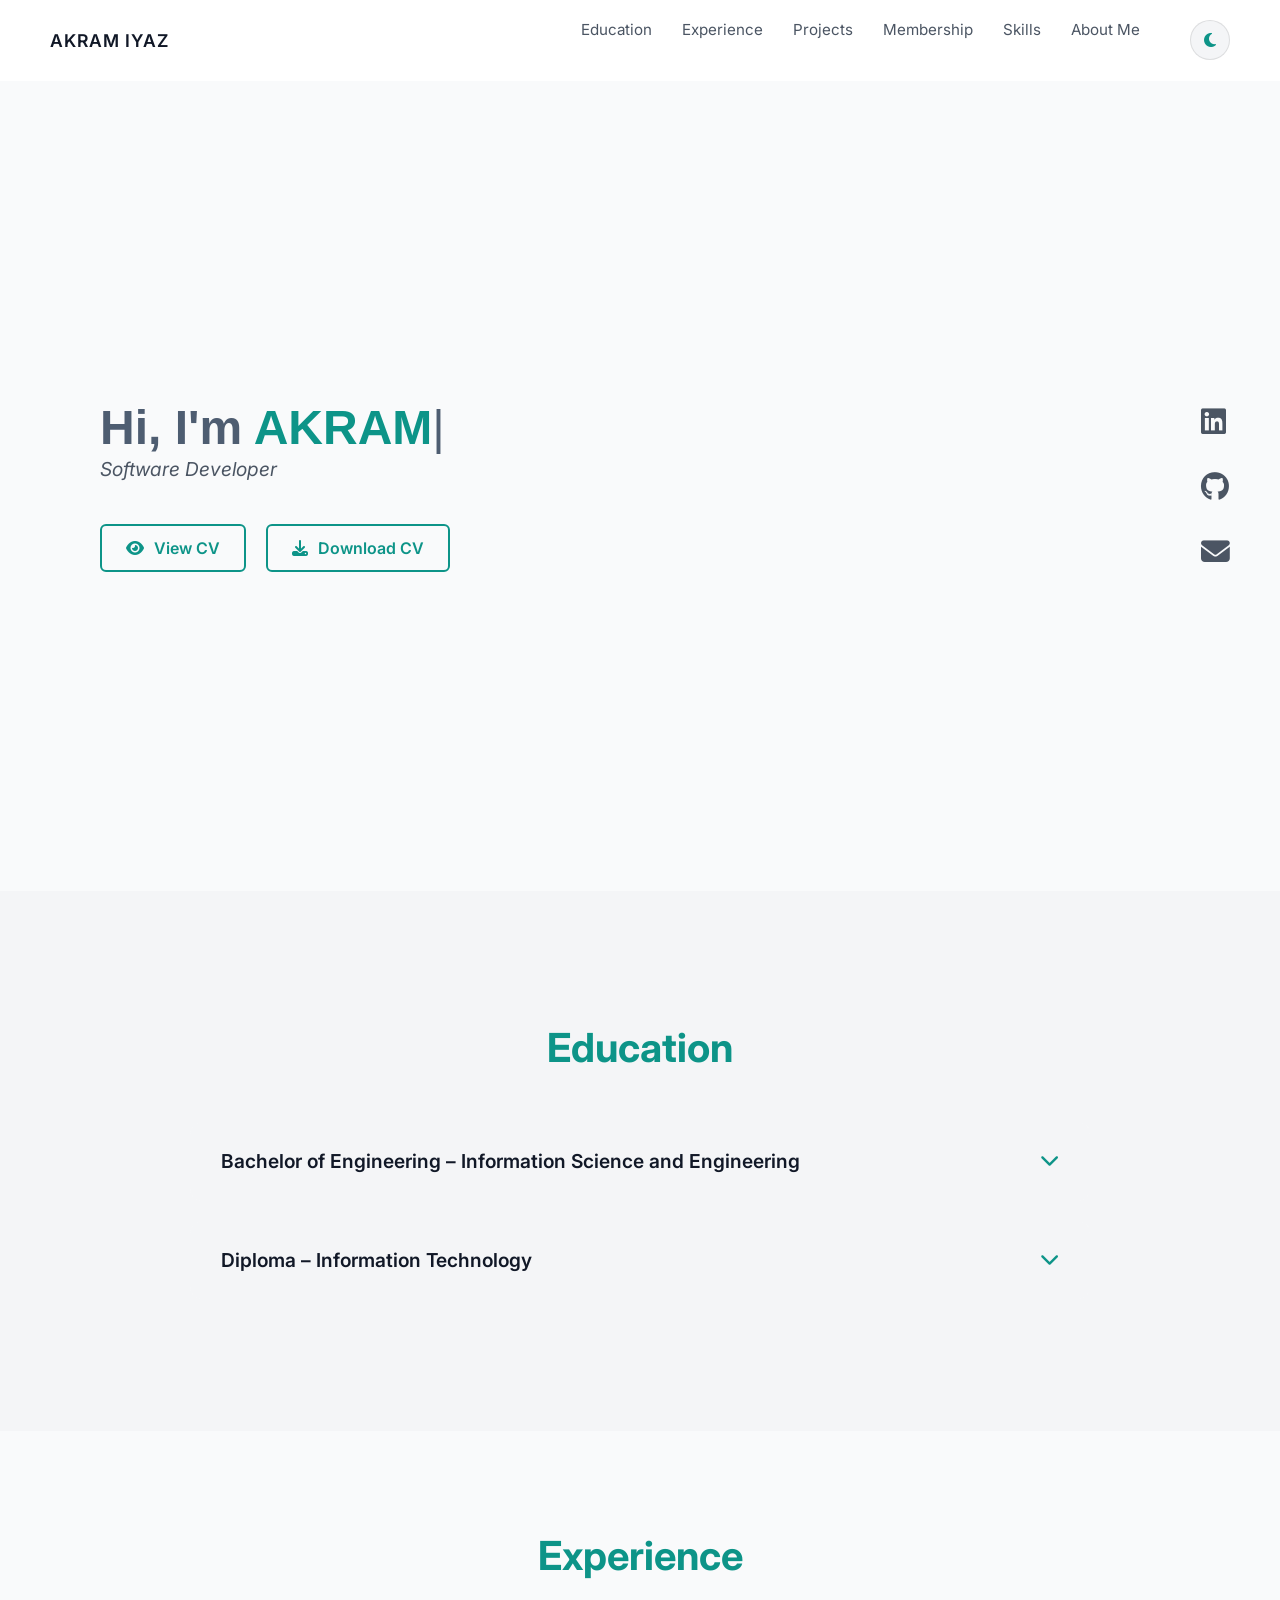
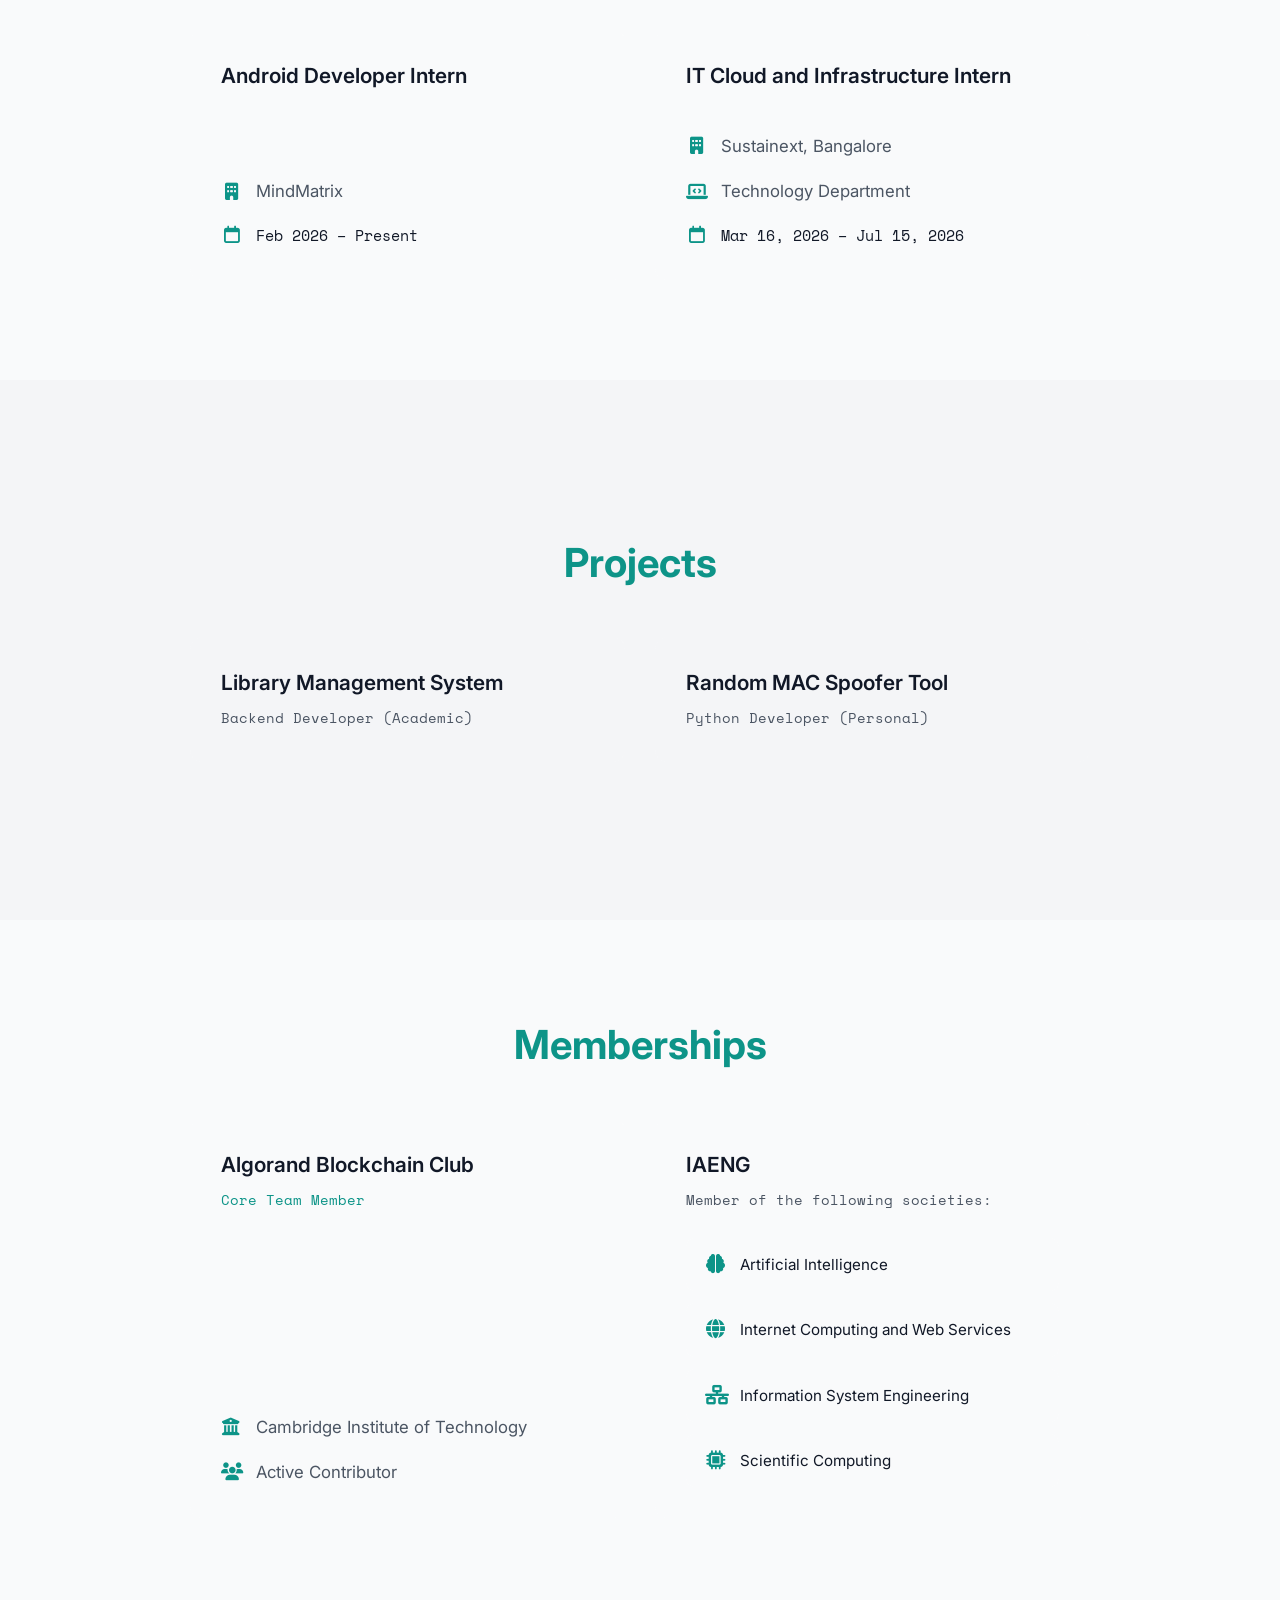
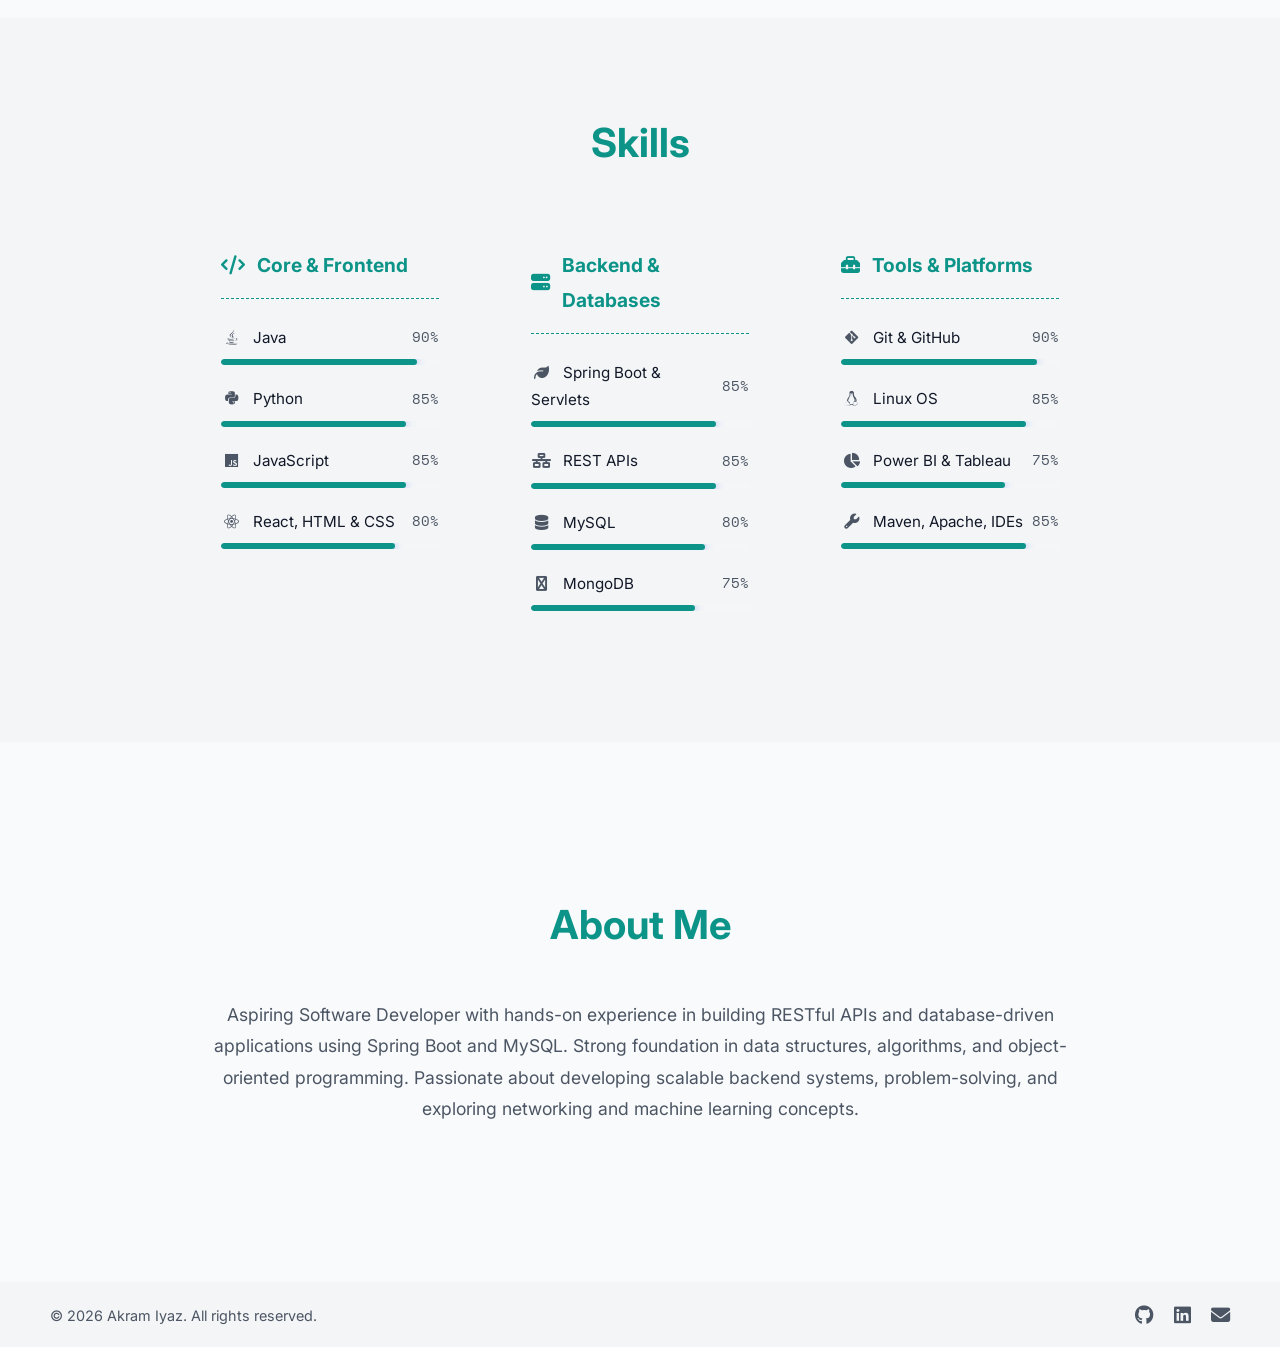
==== index.html @ fdbe35ad "Initial portfolio upload" ====
<!DOCTYPE html>
<html lang="en">

<head>
    <meta charset="UTF-8">
    <meta name="viewport" content="width=device-width, initial-scale=1.0">
    <title>Akram Iyaz - Portfolio</title>
    <link rel="stylesheet" href="https://cdnjs.cloudflare.com/ajax/libs/font-awesome/6.4.0/css/all.min.css">
    <link href="https://fonts.googleapis.com/css2?family=Inter:wght@300;400;600;800&family=Space+Mono&display=swap"
        rel="stylesheet">
    <link rel="stylesheet" href="style.css">
</head>

<body>

    <header>
        <div class="logo-container">
            AKRAM IYAZ
        </div>
        <nav>
            <a href="#education">Education</a>
            <a href="#experience">Experience</a>
            <a href="#projects">Projects</a>
            <a href="#membership">Membership</a>
            <a href="#skills">Skills</a>
            <a href="#about">About Me</a>
            <button id="theme-toggle" class="theme-btn">
                <i class="fa-solid fa-moon"></i>
            </button>
        </nav>
    </header>

    <main>
        <section class="hero-section">
            <div class="hero-content">
                <h1 class="typed-hero-text">Hi, I'm <span id="typed-name"></span><span class="cursor">|</span></h1>
                <p class="job-title">Software Developer</p>

                <div class="buttons">
                    <a href="Akram_Iyaz_CV.pdf" target="_blank" rel="noopener noreferrer" class="btn btn-primary">
                        <i class="fa-solid fa-eye"></i> View CV
                    </a>

                    <a href="Akram_Iyaz_CV.pdf" download="Akram_Iyaz_Software_Developer_CV.pdf"
                        class="btn btn-secondary">
                        <i class="fa-solid fa-download"></i> Download CV
                    </a>
                </div>
            </div>



            <div class="social-links">
                <a href="https://www.linkedin.com/in/akrambhat/" target="_blank" rel="noopener noreferrer"><i
                        class="fa-brands fa-linkedin"></i></a>
                <a href="https://github.com/akrambhat"><i class="fa-brands fa-github"></i></a>
                <a href="mailto:bhatakram07@gmail.com"><i class="fa-solid fa-envelope"></i></a>
            </div>
        </section>

        <section id="education" class="content-section bg-alternate">
            <h2 class="section-heading">Education</h2>
            <div class="section-content edu-cards-container">

                <div class="edu-card" onclick="toggleCard(this)">
                    <div class="edu-card-header">
                        <h3>Bachelor of Engineering – Information Science and Engineering</h3>
                        <i class="fa-solid fa-chevron-down"></i>
                    </div>
                    <div class="edu-card-body">
                        <div class="edu-details">
                            <span><i class="fa-solid fa-building-columns"></i> Cambridge Institute of Technology</span>
                            <span><i class="fa-regular fa-calendar"></i> <span class="highlight">2022 –
                                    2026</span></span>
                            <span><i class="fa-solid fa-graduation-cap"></i> <span class="highlight">CGPA:
                                    7.5</span></span>
                        </div>
                    </div>
                </div>

                <div class="edu-card" onclick="toggleCard(this)">
                    <div class="edu-card-header">
                        <h3>Diploma – Information Technology</h3>
                        <i class="fa-solid fa-chevron-down"></i>
                    </div>
                    <div class="edu-card-body">
                        <div class="edu-details">
                            <span><i class="fa-solid fa-building-columns"></i> Kashmir Government Polytechnic</span>
                            <span><i class="fa-regular fa-calendar"></i> <span class="highlight">2020 –
                                    2023</span></span>
                            <span><i class="fa-solid fa-graduation-cap"></i> <span
                                    class="highlight">78.88%</span></span>
                        </div>
                    </div>
                </div>

            </div>
        </section>

        <section id="experience" class="content-section">
            <h2 class="section-heading">Experience</h2>
            <div class="section-content exp-cards-container">

                <div class="exp-card">
                    <div class="exp-card-header">
                        <h3>Android Developer Intern</h3>
                    </div>
                    <div class="exp-details">
                        <span><i class="fa-solid fa-building"></i> MindMatrix</span>
                        <span><i class="fa-regular fa-calendar"></i> <span class="highlight">Feb 2026 –
                                Present</span></span>
                    </div>
                </div>

                <div class="exp-card">
                    <div class="exp-card-header">
                        <h3>IT Cloud and Infrastructure Intern</h3>
                    </div>
                    <div class="exp-details">
                        <span><i class="fa-solid fa-building"></i> Sustainext, Bangalore</span>
                        <span><i class="fa-solid fa-laptop-code"></i> Technology Department</span>
                        <span><i class="fa-regular fa-calendar"></i> <span class="highlight">Mar 16, 2026 – Jul 15,
                                2026</span></span>
                    </div>
                </div>

            </div>
        </section>

        <section id="projects" class="content-section bg-alternate">
            <h2 class="section-heading">Projects</h2>
            <div class="section-content exp-cards-container">

                <div class="project-grow-card">
                    <div class="project-top">
                        <h3>Library Management System</h3>
                        <div class="project-role">Backend Developer (Academic)</div>
                    </div>
                    <div class="project-bottom">
                        <ul class="project-list">
                            <li>Developed a full-featured library management system for college use.</li>
                            <li>Implemented book issue/return, inventory tracking, and user management.</li>
                            <li>Designed backend logic and database integration using Java & MySQL.</li>
                        </ul>
                        <div class="tech-stack">
                            <span><i class="fa-brands fa-java"></i> Java</span>
                            <span><i class="fa-solid fa-database"></i> MySQL</span>
                        </div>
                    </div>
                </div>

                <div class="project-grow-card">
                    <div class="project-top">
                        <h3>Random MAC Spoofer Tool</h3>
                        <div class="project-role">Python Developer (Personal)</div>
                    </div>
                    <div class="project-bottom">
                        <ul class="project-list">
                            <li>Built a Python-based tool to randomize MAC addresses.</li>
                            <li>Ensured compatibility with Linux-based systems.</li>
                            <li>Focused on networking concepts and system-level programming.</li>
                        </ul>
                        <div class="tech-stack">
                            <span><i class="fa-brands fa-python"></i> Python</span>
                            <span><i class="fa-brands fa-linux"></i> Linux</span>
                        </div>
                    </div>
                </div>

            </div>
        </section>

        <section id="membership" class="content-section">
            <h2 class="section-heading">Memberships</h2>
            <div class="section-content exp-cards-container">

                <div class="exp-card">
                    <div class="exp-card-header">
                        <h3>Algorand Blockchain Club</h3>
                        <div class="project-role" style="color: var(--accent-color);">Core Team Member</div>
                    </div>
                    <div class="exp-details">
                        <span><i class="fa-solid fa-building-columns"></i> Cambridge Institute of Technology</span>
                        <span><i class="fa-solid fa-users"></i> Active Contributor</span>
                    </div>
                </div>

                <div class="exp-card">
                    <div class="exp-card-header">
                        <h3>IAENG</h3>
                        <div class="project-role">Member of the following societies:</div>
                    </div>
                    <div class="exp-details" style="border-top: none; padding-top: 0;">
                        <div class="sub-cards-container">
                            <div class="sub-card">
                                <i class="fa-solid fa-brain"></i> Artificial Intelligence
                            </div>
                            <div class="sub-card">
                                <i class="fa-solid fa-globe"></i> Internet Computing and Web Services
                            </div>
                            <div class="sub-card">
                                <i class="fa-solid fa-network-wired"></i> Information System Engineering
                            </div>
                            <div class="sub-card">
                                <i class="fa-solid fa-microchip"></i> Scientific Computing
                            </div>
                        </div>
                    </div>
                </div>

            </div>
        </section>

        <section id="skills" class="content-section bg-alternate">
            <h2 class="section-heading">Skills</h2>
            <div class="section-content skills-container">

                <div class="skill-category">
                    <h3 class="category-title"><i class="fa-solid fa-code"></i> Core & Frontend</h3>
                    <div class="skill-list">
                        <div class="skill-item">
                            <div class="skill-info">
                                <span><i class="fa-brands fa-java"></i> Java</span>
                                <span class="skill-percentage">90%</span>
                            </div>
                            <div class="progress-bg">
                                <div class="progress-bar" style="width: 90%;"></div>
                            </div>
                        </div>
                        <div class="skill-item">
                            <div class="skill-info">
                                <span><i class="fa-brands fa-python"></i> Python</span>
                                <span class="skill-percentage">85%</span>
                            </div>
                            <div class="progress-bg">
                                <div class="progress-bar" style="width: 85%;"></div>
                            </div>
                        </div>
                        <div class="skill-item">
                            <div class="skill-info">
                                <span><i class="fa-brands fa-js"></i> JavaScript</span>
                                <span class="skill-percentage">85%</span>
                            </div>
                            <div class="progress-bg">
                                <div class="progress-bar" style="width: 85%;"></div>
                            </div>
                        </div>
                        <div class="skill-item">
                            <div class="skill-info">
                                <span><i class="fa-brands fa-react"></i> React, HTML & CSS</span>
                                <span class="skill-percentage">80%</span>
                            </div>
                            <div class="progress-bg">
                                <div class="progress-bar" style="width: 80%;"></div>
                            </div>
                        </div>
                    </div>
                </div>

                <div class="skill-category">
                    <h3 class="category-title"><i class="fa-solid fa-server"></i> Backend & Databases</h3>
                    <div class="skill-list">
                        <div class="skill-item">
                            <div class="skill-info">
                                <span><i class="fa-solid fa-leaf"></i> Spring Boot & Servlets</span>
                                <span class="skill-percentage">85%</span>
                            </div>
                            <div class="progress-bg">
                                <div class="progress-bar" style="width: 85%;"></div>
                            </div>
                        </div>
                        <div class="skill-item">
                            <div class="skill-info">
                                <span><i class="fa-solid fa-network-wired"></i> REST APIs</span>
                                <span class="skill-percentage">85%</span>
                            </div>
                            <div class="progress-bg">
                                <div class="progress-bar" style="width: 85%;"></div>
                            </div>
                        </div>
                        <div class="skill-item">
                            <div class="skill-info">
                                <span><i class="fa-solid fa-database"></i> MySQL</span>
                                <span class="skill-percentage">80%</span>
                            </div>
                            <div class="progress-bg">
                                <div class="progress-bar" style="width: 80%;"></div>
                            </div>
                        </div>
                        <div class="skill-item">
                            <div class="skill-info">
                                <span><i class="fa-solid fa-envira"></i> MongoDB</span>
                                <span class="skill-percentage">75%</span>
                            </div>
                            <div class="progress-bg">
                                <div class="progress-bar" style="width: 75%;"></div>
                            </div>
                        </div>
                    </div>
                </div>

                <div class="skill-category">
                    <h3 class="category-title"><i class="fa-solid fa-toolbox"></i> Tools & Platforms</h3>
                    <div class="skill-list">
                        <div class="skill-item">
                            <div class="skill-info">
                                <span><i class="fa-brands fa-git-alt"></i> Git & GitHub</span>
                                <span class="skill-percentage">90%</span>
                            </div>
                            <div class="progress-bg">
                                <div class="progress-bar" style="width: 90%;"></div>
                            </div>
                        </div>
                        <div class="skill-item">
                            <div class="skill-info">
                                <span><i class="fa-brands fa-linux"></i> Linux OS</span>
                                <span class="skill-percentage">85%</span>
                            </div>
                            <div class="progress-bg">
                                <div class="progress-bar" style="width: 85%;"></div>
                            </div>
                        </div>
                        <div class="skill-item">
                            <div class="skill-info">
                                <span><i class="fa-solid fa-chart-pie"></i> Power BI & Tableau</span>
                                <span class="skill-percentage">75%</span>
                            </div>
                            <div class="progress-bg">
                                <div class="progress-bar" style="width: 75%;"></div>
                            </div>
                        </div>
                        <div class="skill-item">
                            <div class="skill-info">
                                <span><i class="fa-solid fa-wrench"></i> Maven, Apache, IDEs</span>
                                <span class="skill-percentage">85%</span>
                            </div>
                            <div class="progress-bg">
                                <div class="progress-bar" style="width: 85%;"></div>
                            </div>
                        </div>
                    </div>
                </div>

            </div>
        </section>

        <section id="about" class="content-section">
            <h2 class="section-heading">About Me</h2>
            <div class="section-content text-center">
                <p>Aspiring Software Developer with hands-on experience in building RESTful APIs and database-driven
                    applications using Spring Boot and MySQL. Strong foundation in data structures, algorithms, and
                    object-oriented programming. Passionate about developing scalable backend systems, problem-solving,
                    and exploring networking and machine learning concepts.</p>
            </div>
        </section>
    </main>

    <footer>
        <p class="copyright">© 2026 Akram Iyaz. All rights reserved.</p>
        <div class="footer-social">
            <a href="https://github.com/akrambhat"><i class="fa-brands fa-github"></i></a>
            <a href="https://www.linkedin.com/in/akrambhat/" target="_blank" rel="noopener noreferrer"><i
                    class="fa-brands fa-linkedin"></i></a>
            <a href="mailto:bhatakram07@gmail.com"><i class="fa-solid fa-envelope"></i></a>
        </div>
    </footer>

    <script src="script.js"></script>
</body>

</html>
---- style.css ----
/* :root {
    --bg-color: #120b1c;
    --text-main: #ffffff;
    --text-muted: #a39eb5;
    --accent-color: #ff1c74;
    --nav-bg: #0f0917;
    --section-alt-bg: #0b0712;
    --font-main: 'Inter', sans-serif;
    --font-mono: 'Space Mono', monospace;
} */


/* :root {
    --bg-color: #f9fafb;     
    --nav-bg: #ffffff;          
    --section-alt-bg: #f3f4f6;  
    --accent-color: #2563eb;    
    --text-main: #1f2937;       
    --text-muted: #6b7280;      
    --font-main: 'Inter', sans-serif;
    --font-mono: 'Space Mono', monospace;
} */

/* -----MISC COLOR THEMES--- ABOVE THIS LINE --- */

/* -------LIGHT THEME------- */
:root {
    --bg-color: #f9fafb;
    --nav-bg: #ffffff;
    --section-alt-bg: #f4f5f7;
    --accent-color: #0d9488;
    --text-main: #111827;
    --text-muted: #4b5563;
    --font-main: 'Inter', sans-serif;
    --font-mono: 'Space Mono', monospace;
    --cursor-dark: #2e3f57d7;
}

/* --- Dark Mode Overrides --- */
body.dark-mode {
    --bg-color: #0f172a;
    --nav-bg: #1e293b;
    --section-alt-bg: #111827;
    --accent-color: #2dd4bf;
    --text-main: #f8fafc;
    --text-muted: #94a3b8;
    --cursor-dark: #ffffff;
}

/* --- Theme Toggle Button Styling --- */
.theme-btn {
    background: var(--section-alt-bg);
    border: 1px solid rgba(128, 128, 128, 0.2);
    color: var(--accent-color);
    width: 40px;
    height: 40px;
    border-radius: 50%;
    cursor: pointer;
    display: flex;
    align-items: center;
    justify-content: center;
    font-size: 1rem;
    transition: all 0.3s ease;
    margin-left: 20px;
}

.theme-btn:hover {
    background: var(--accent-color);
    color: white;
}

* {
    margin: 0;
    padding: 0;
    box-sizing: border-box;
}

html {
    scroll-behavior: smooth;
}

body {
    background-color: var(--bg-color);
    color: var(--text-main);
    font-family: var(--font-main);
    min-height: 100vh;
    display: flex;
    flex-direction: column;
    overflow-x: hidden;
}

/* --- Header & Navigation --- */
header {
    display: flex;
    justify-content: space-between;
    align-items: center;
    padding: 20px 50px;
    background-color: var(--nav-bg);
    position: sticky;
    top: 0;
    z-index: 1000;
    border-bottom: 1px solid rgba(255, 255, 255, 0.05);
}

.logo-container {
    display: flex;
    align-items: center;
    font-weight: 600;
    font-size: 1.1rem;
    letter-spacing: 1px;
}

nav {
    display: flex;
    gap: 30px;
}

nav a {
    color: var(--text-muted);
    text-decoration: none;
    font-size: 0.95rem;
    text-transform: capitalize;
    transition: color 0.3s ease;
}

nav a:hover {
    color: var(--text-main);
}

/* --- Main Hero Section --- */
main {
    flex-grow: 1;
    display: flex;
    flex-direction: column;
    position: relative;
}

.hero-section {
    display: flex;
    justify-content: space-between;
    align-items: center;
    padding: 0 50px 0 100px;
    min-height: 90vh;
}

.hero-content {
    max-width: 600px;
}

.greeting {
    font-family: var(--font-mono);
    font-size: 1.2rem;
    color: var(--text-muted);
    margin-bottom: 10px;
}

.name-title {
    font-size: 4.5rem;
    font-weight: 800;
    margin-bottom: 20px;
    line-height: 1.1;
}

.name-title span {
    color: var(--accent-color);
}

.job-title {
    font-size: 1.2rem;
    color: var(--text-muted);
    font-style: italic;
    margin-bottom: 40px;
    line-height: 1.5;
    text-transform: capitalize;
}

.buttons {
    display: flex;
    gap: 20px;
}

.btn {
    padding: 12px 24px;
    border-radius: 6px;
    font-size: 1rem;
    font-weight: 600;
    text-decoration: none;
    display: flex;
    align-items: center;
    gap: 10px;
    cursor: pointer;
    transition: all 0.3s ease;
}

.btn-primary {
    background-color: transparent;
    color: var(--accent-color);
    border: 2px solid var(--accent-color);
}

.btn-primary:hover,
.btn-secondary:hover {
    background-color: var(--accent-color);
    color: white;
}

.btn-secondary {
    background-color: transparent;
    color: var(--accent-color);
    border: 2px solid var(--accent-color);
}

/* --- Social Links --- */
.social-links {
    display: flex;
    flex-direction: column;
    gap: 30px;
}

.social-links a {
    color: var(--text-muted);
    font-size: 1.8rem;
    transition: color 0.3s ease;
}

.social-links a:hover {
    color: var(--text-main);
}

/* --- Content Sections --- */
.content-section {
    padding: 100px 50px;
    min-height: 60vh;
    display: flex;
    flex-direction: column;
    align-items: center;
    justify-content: center;
    scroll-margin-top: 60px;
}

.bg-alternate {
    background-color: var(--section-alt-bg);
}

.section-heading {
    text-align: center;
    color: var(--accent-color);
    font-size: 2.5rem;
    margin-bottom: 50px;
}

.section-content {
    width: 100%;
    max-width: 900px;
    color: var(--text-muted);
    line-height: 1.8;
    font-size: 1.1rem;
}

.text-center {
    text-align: center;
}

/* --- Education Cards --- */
.edu-cards-container {
    display: flex;
    flex-direction: column;
    gap: 20px;
}

.edu-card {
    background-color: rgba(255, 255, 255, 0.02);
    border: 1px solid rgba(255, 255, 255, 0.05);
    border-radius: 12px;
    overflow: hidden;
    transition: all 0.3s ease;
}

.edu-card:hover,
.edu-card.active {
    /* border-color: var(--accent-color);  */
    opacity: 0.8;
    box-shadow: 0 10px 30px rgba(0, 0, 0, 0.1);

}

.edu-card-header {
    padding: 25px 30px;
    display: flex;
    justify-content: space-between;
    align-items: center;
    cursor: pointer;
    user-select: none;
}

.edu-card-header h3 {
    font-size: 1.2rem;
    font-weight: 600;
    color: var(--text-main);
    margin: 0;
    line-height: 1.4;
}

.edu-card-header i {
    color: var(--accent-color);
    font-size: 1.2rem;
    transition: transform 0.4s ease;
}

.edu-card.active .edu-card-header i {
    transform: rotate(180deg);
}

.edu-card-body {
    max-height: 0;
    overflow: hidden;
    transition: max-height 0.4s ease, padding 0.4s ease;
    background-color: var(--nav-bg)
}

.edu-card.active .edu-card-body {
    max-height: 250px;
    padding: 0 30px 30px 30px;
}

.edu-details {
    display: flex;
    flex-direction: column;
    gap: 15px;
    padding-top: 20px;
    border-top: 1px solid rgba(255, 255, 255, 0.05);
}

.edu-details span {
    display: flex;
    align-items: center;
    gap: 15px;
    color: var(--text-muted);
    font-size: 1.05rem;
}

.edu-details span i {
    color: var(--accent-color);
    width: 20px;
    text-align: center;
    font-size: 1.1rem;
}

.edu-details .highlight {
    font-family: var(--font-mono);
    color: var(--text-main);
    font-size: 0.95rem;
}

/* --- Experience & Project Cards  --- */
.exp-cards-container {
    display: grid;
    grid-template-columns: repeat(auto-fit, minmax(300px, 1fr));
    gap: 30px;
}

.exp-card {
    background-color: rgba(255, 255, 255, 0.02);
    border: 1px solid rgba(255, 255, 255, 0.05);
    border-radius: 12px;
    padding: 30px;
    display: flex;
    flex-direction: column;
    gap: 20px;
    transition: all 0.3s ease;
}

.exp-card:hover {
    border-color: var(--accent-color);
    box-shadow: 0 10px 30px rgba(0, 0, 0, 0.2);
    background-color: rgba(255, 255, 255, 0.04);
    transform: translateY(-5px);
}

.exp-card-header h3 {
    font-size: 1.3rem;
    font-weight: 600;
    color: var(--text-main);
    margin: 0;
    line-height: 1.4;
}

.exp-details {
    display: flex;
    flex-direction: column;
    gap: 15px;
    padding-top: 20px;
    border-top: 1px solid rgba(255, 255, 255, 0.05);
    margin-top: auto;
}

.exp-details>span {
    display: flex;
    align-items: center;
    gap: 15px;
    color: var(--text-muted);
    font-size: 1.05rem;
}

.exp-details>span i {
    color: var(--accent-color);
    width: 20px;
    text-align: center;
    font-size: 1.1rem;
}

.exp-details .highlight {
    font-family: var(--font-mono);
    color: var(--text-main);
    font-size: 0.95rem;
}

/* --- Project Specific Styles --- */
.project-list {
    list-style-type: none;
    padding: 0;
    display: flex;
    flex-direction: column;
    gap: 12px;
    color: var(--text-muted);
    font-size: 0.95rem;
    line-height: 1.6;
}

.project-list li {
    position: relative;
    padding-left: 20px;
}

.project-list li::before {
    content: '▹';
    position: absolute;
    left: 0;
    color: var(--accent-color);
    font-weight: bold;
    font-size: 1.1rem;
}

.tech-stack {
    display: flex;
    flex-wrap: wrap;
    gap: 10px;
    margin-top: 15px;
    padding-top: 20px;
    border-top: 1px dashed rgba(255, 255, 255, 0.1);
}

.tech-stack span {
    display: flex;
    align-items: center;
    gap: 6px;
    font-size: 0.8rem;
    font-family: var(--font-mono);
    color: var(--accent-color);
    background: rgba(37, 99, 235, 0.1);
    padding: 6px 12px;
    border-radius: 20px;
    border: 1px solid rgba(37, 99, 235, 0.2);
}

/* --- Project Grow Cards (Hover Expansion) --- */
.project-grow-card {
    background-color: rgba(255, 255, 255, 0.02);
    border: 1px solid rgba(255, 255, 255, 0.05);
    border-radius: 12px;
    display: flex;
    flex-direction: column;
    overflow: hidden;
    transition: all 0.4s ease-in-out;
}

.project-top {
    padding: 30px;
    background-color: rgba(255, 255, 255, 0.01);
    display: flex;
    flex-direction: column;
    justify-content: center;
    transition: all 0.4s ease-in-out;
}

.project-top h3 {
    font-size: 1.3rem;
    font-weight: 600;
    color: var(--text-main);
    margin: 0;
    line-height: 1.4;
}

.project-role {
    margin-top: 8px;
    font-family: var(--font-mono);
    color: var(--text-muted);
    font-size: 0.9rem;
}

/* hidden drawer */
.project-bottom {
    max-height: 0;
    opacity: 0;
    padding: 0 30px;
    background-color: var(--nav-bg);
    transition: max-height 0.5s ease-in-out, opacity 0.4s ease-in-out, padding 0.4s ease-in-out;
    z-index: 1;
}

/* Hover Triggers */
.project-grow-card:hover {
    border-color: var(--accent-color);
    box-shadow: 0 10px 30px rgba(0, 0, 0, 0.2);
    transform: translateY(-5px);
}

.project-grow-card:hover .project-bottom {
    max-height: 500px;
    opacity: 1;
    padding: 20px 30px 30px 30px;
    border-top: 1px solid rgba(255, 255, 255, 0.05);
}

/* --- Membership Sub-Cards --- */
.sub-cards-container {
    display: flex;
    flex-direction: column;
    gap: 12px;
    margin-top: 5px;
}

.sub-card {
    background-color: rgba(255, 255, 255, 0.03);
    border: 1px solid rgba(255, 255, 255, 0.08);
    border-radius: 8px;
    padding: 12px 18px;
    font-size: 0.95rem;
    color: var(--text-main);
    display: flex;
    align-items: center;
    gap: 15px;
    transition: all 0.3s ease;
}

.sub-card i {
    color: var(--accent-color);
    font-size: 1.2rem;
    width: 20px;
    text-align: center;
}

.sub-card:hover {
    background-color: rgba(13, 148, 136, 0.05);
    border-color: rgba(13, 148, 136, 0.3);
    transform: translateX(8px);
}

/* --- Footer --- */
footer {
    display: flex;
    justify-content: space-between;
    align-items: center;
    padding: 20px 50px;
    background-color: var(--section-alt-bg);
    border-top: 1px solid rgba(255, 255, 255, 0.05);
}

.copyright {
    color: var(--text-muted);
    font-size: 0.9rem;
}

.footer-social {
    display: flex;
    gap: 20px;
}

.footer-social a {
    color: var(--text-muted);
    font-size: 1.2rem;
    text-decoration: none;
    transition: color 0.3s;
}

.footer-social a:hover {
    color: var(--text-main);
}

/* --- Visual Skills Section --- */
.skills-container {
    display: grid;
    grid-template-columns: repeat(auto-fit, minmax(280px, 1fr));
    gap: 30px;
    width: 100%;
}

.skill-category {
    background-color: rgba(255, 255, 255, 0.02);
    border: 1px solid rgba(255, 255, 255, 0.05);
    border-radius: 12px;
    padding: 30px;
    transition: all 0.3s ease;
}

.skill-category:hover {
    background-color: rgba(255, 255, 255, 0.04);
    box-shadow: 0 10px 30px rgba(0, 0, 0, 0.1);
    transform: scale(1.03);
}

.category-title {
    font-size: 1.2rem;
    color: var(--accent-color);
    margin-bottom: 25px;
    display: flex;
    align-items: center;
    gap: 12px;
    border-bottom: 1px dashed var(--accent-color);
    padding-bottom: 15px;
}

.skill-list {
    display: flex;
    flex-direction: column;
    gap: 20px;
}

.skill-item {
    width: 100%;
}

.skill-info {
    display: flex;
    justify-content: space-between;
    align-items: center;
    margin-bottom: 8px;
    font-size: 0.95rem;
    color: var(--text-main);
}

.skill-info i {
    width: 20px;
    text-align: center;
    color: var(--text-muted);
    margin-right: 8px;
}

.skill-percentage {
    font-family: var(--font-mono);
    color: var(--text-muted);
    font-size: 0.85rem;
}

/* Progress Bar Styling */
.progress-bg {
    width: 100%;
    height: 6px;
    background-color: rgba(255, 255, 255, 0.1);
    border-radius: 10px;
    overflow: hidden;
}

.progress-bar {
    height: 100%;
    background-color: var(--accent-color);
    border-radius: 10px;
    box-shadow: 0 0 10px rgba(37, 99, 235, 0.5);
    animation: fillBar 1.5s ease-out forwards;
    transform-origin: left;
}

@keyframes fillBar {
    0% {
        transform: scaleX(0);
    }

    100% {
        transform: scaleX(1);
    }
}

/* Styling for the overall text line */
.typed-hero-text {
    font-family: sans-serif;
    font-weight: bold;
    font-size: 3rem;
    color: var(--cursor-dark);
    margin: 0;
}

/* Styling for the typed name */
#typed-name {
    color: var(--accent-color);
}

/* Styling for the blinking cursor */
.cursor {
    font-weight: 100;
    color: var(--cursor-light);
    animation: blink 0.7s infinite;
}

/* Animation to create the blinking effect */
@keyframes blink {
    0% {
        opacity: 1;
    }

    50% {
        opacity: 0;
    }

    100% {
        opacity: 1;
    }
}
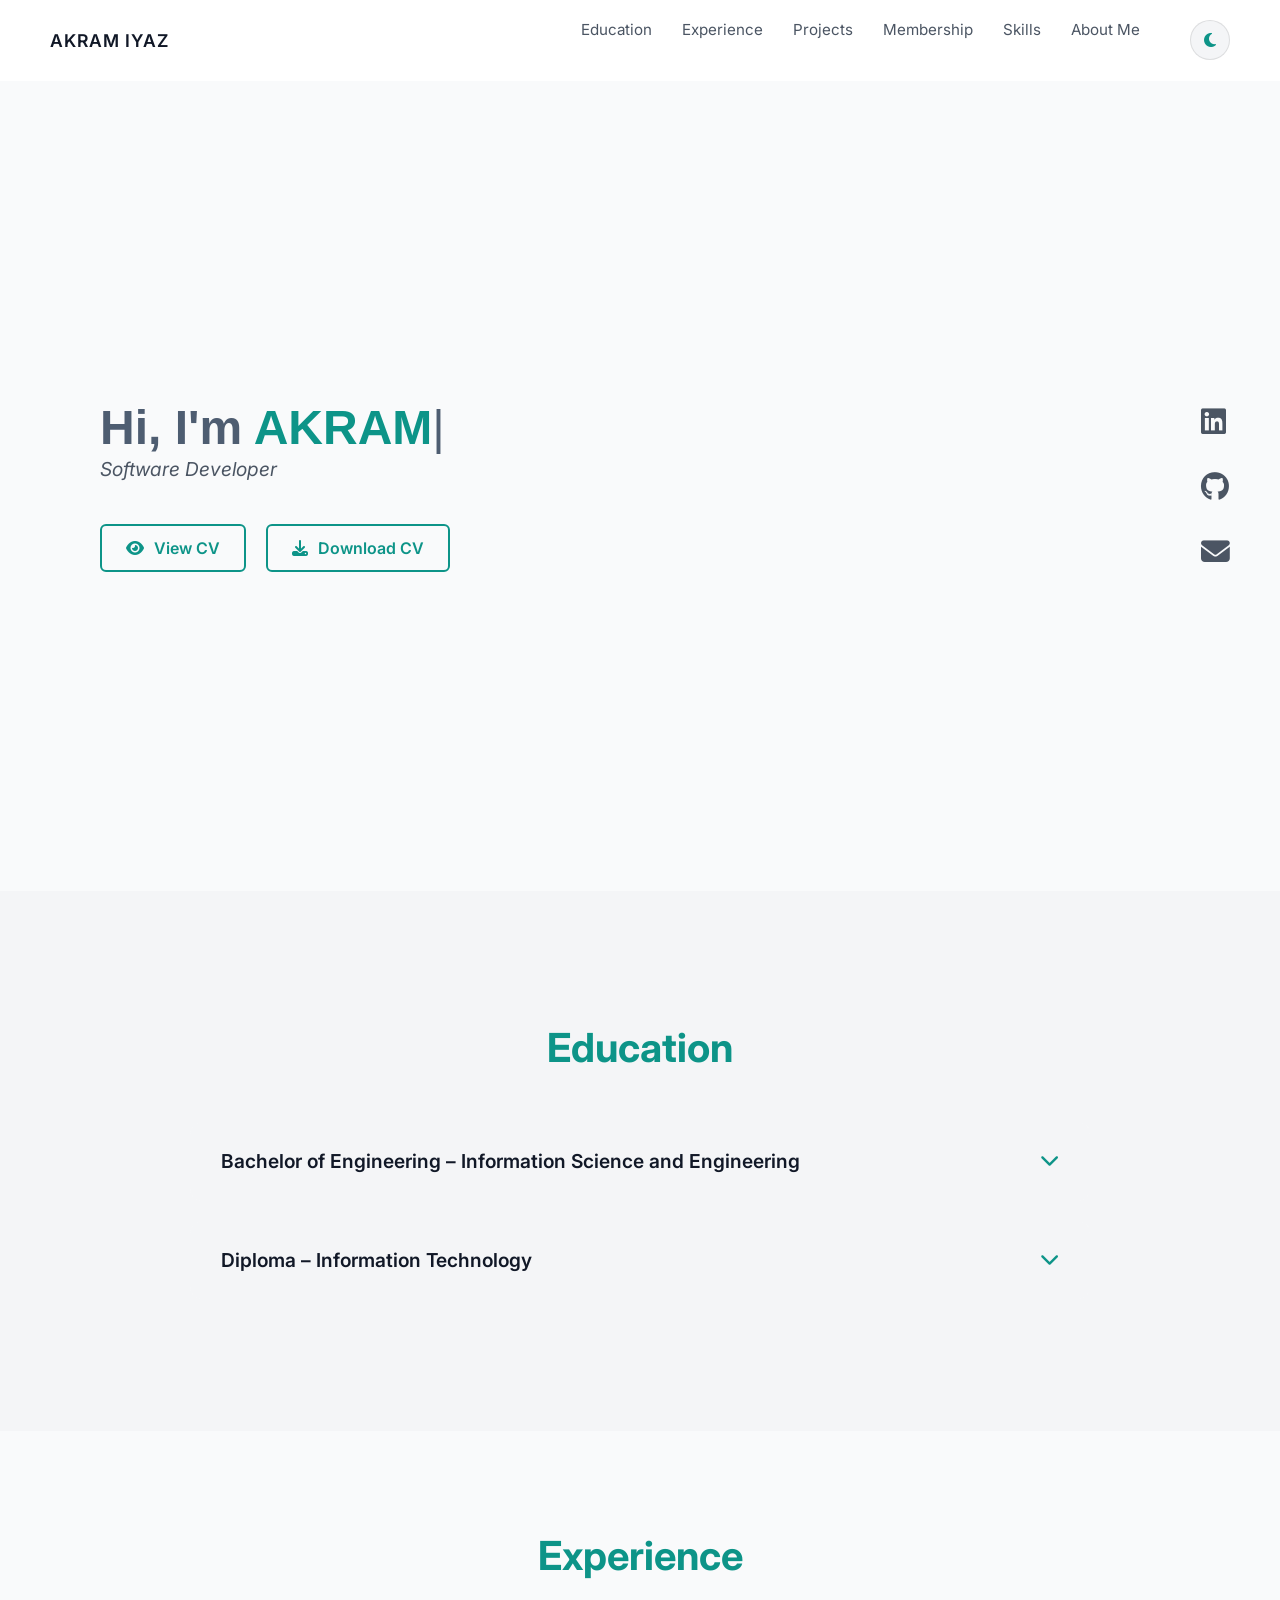
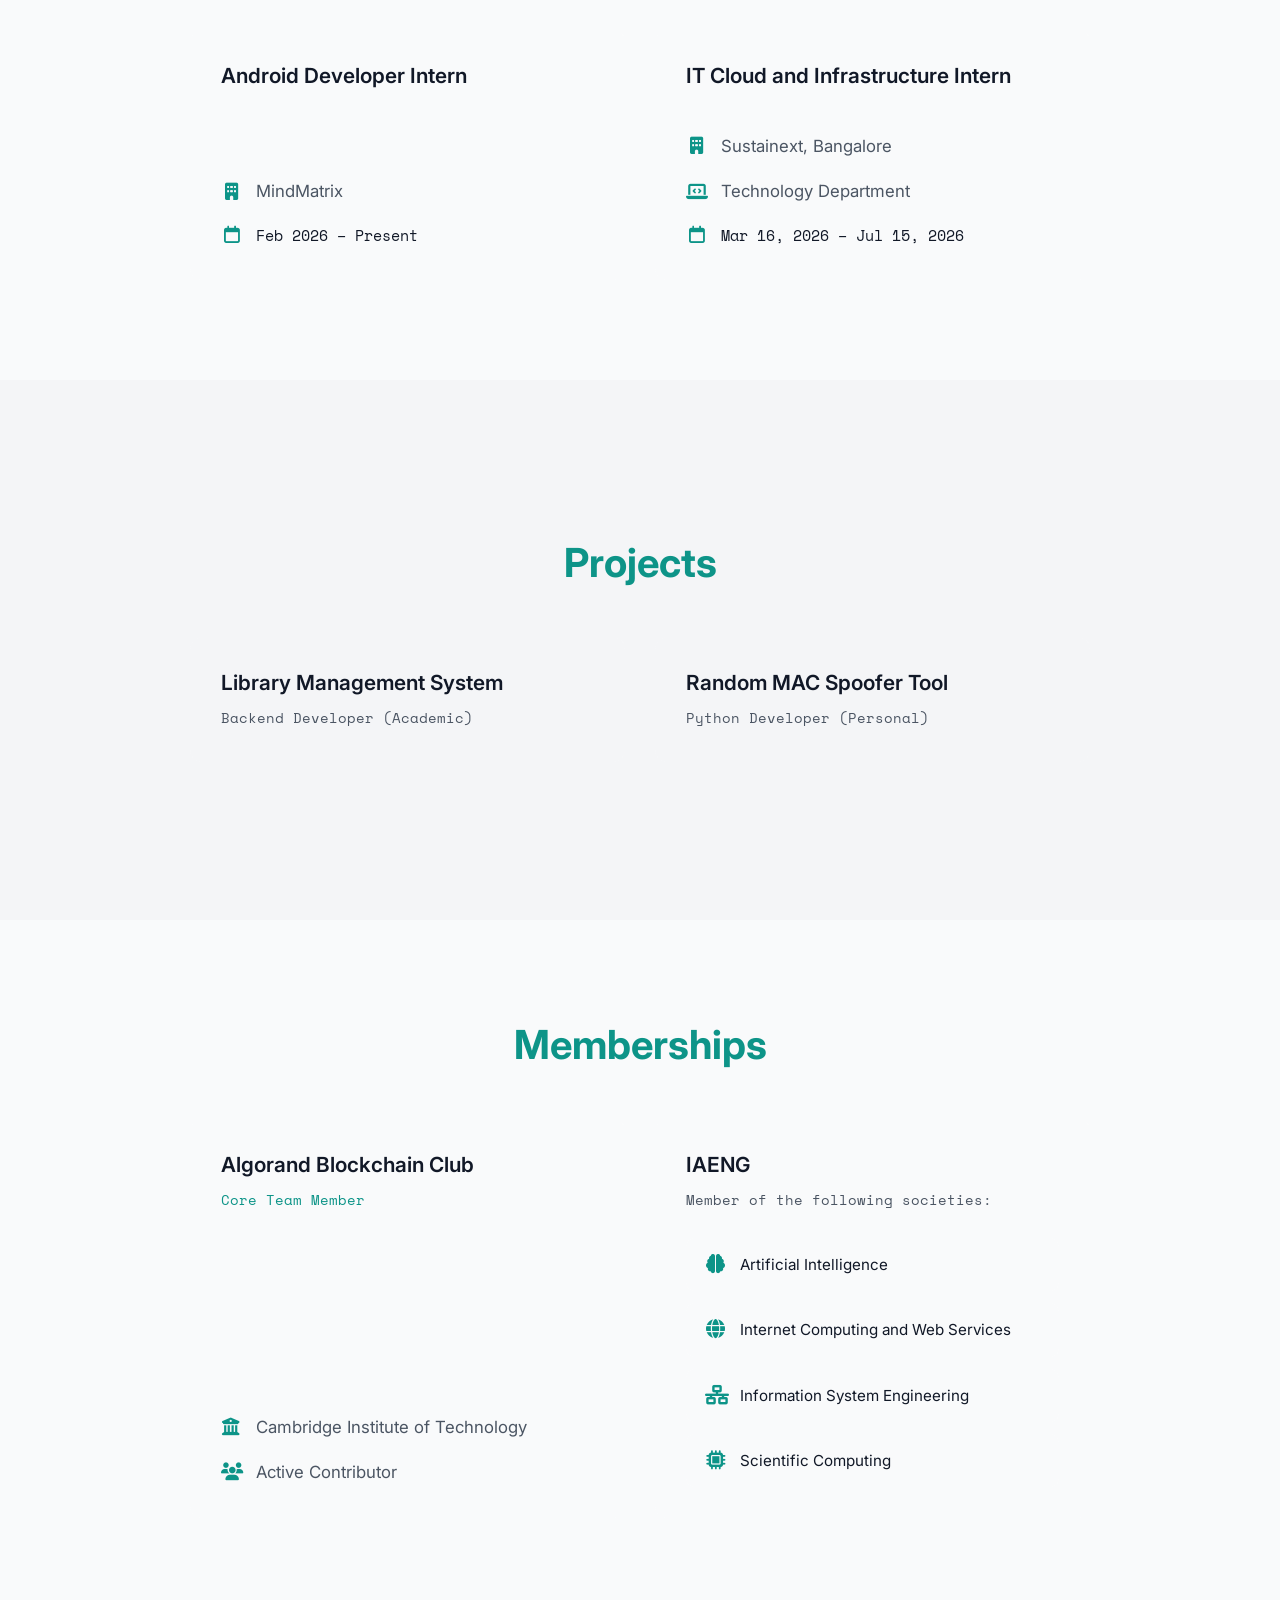
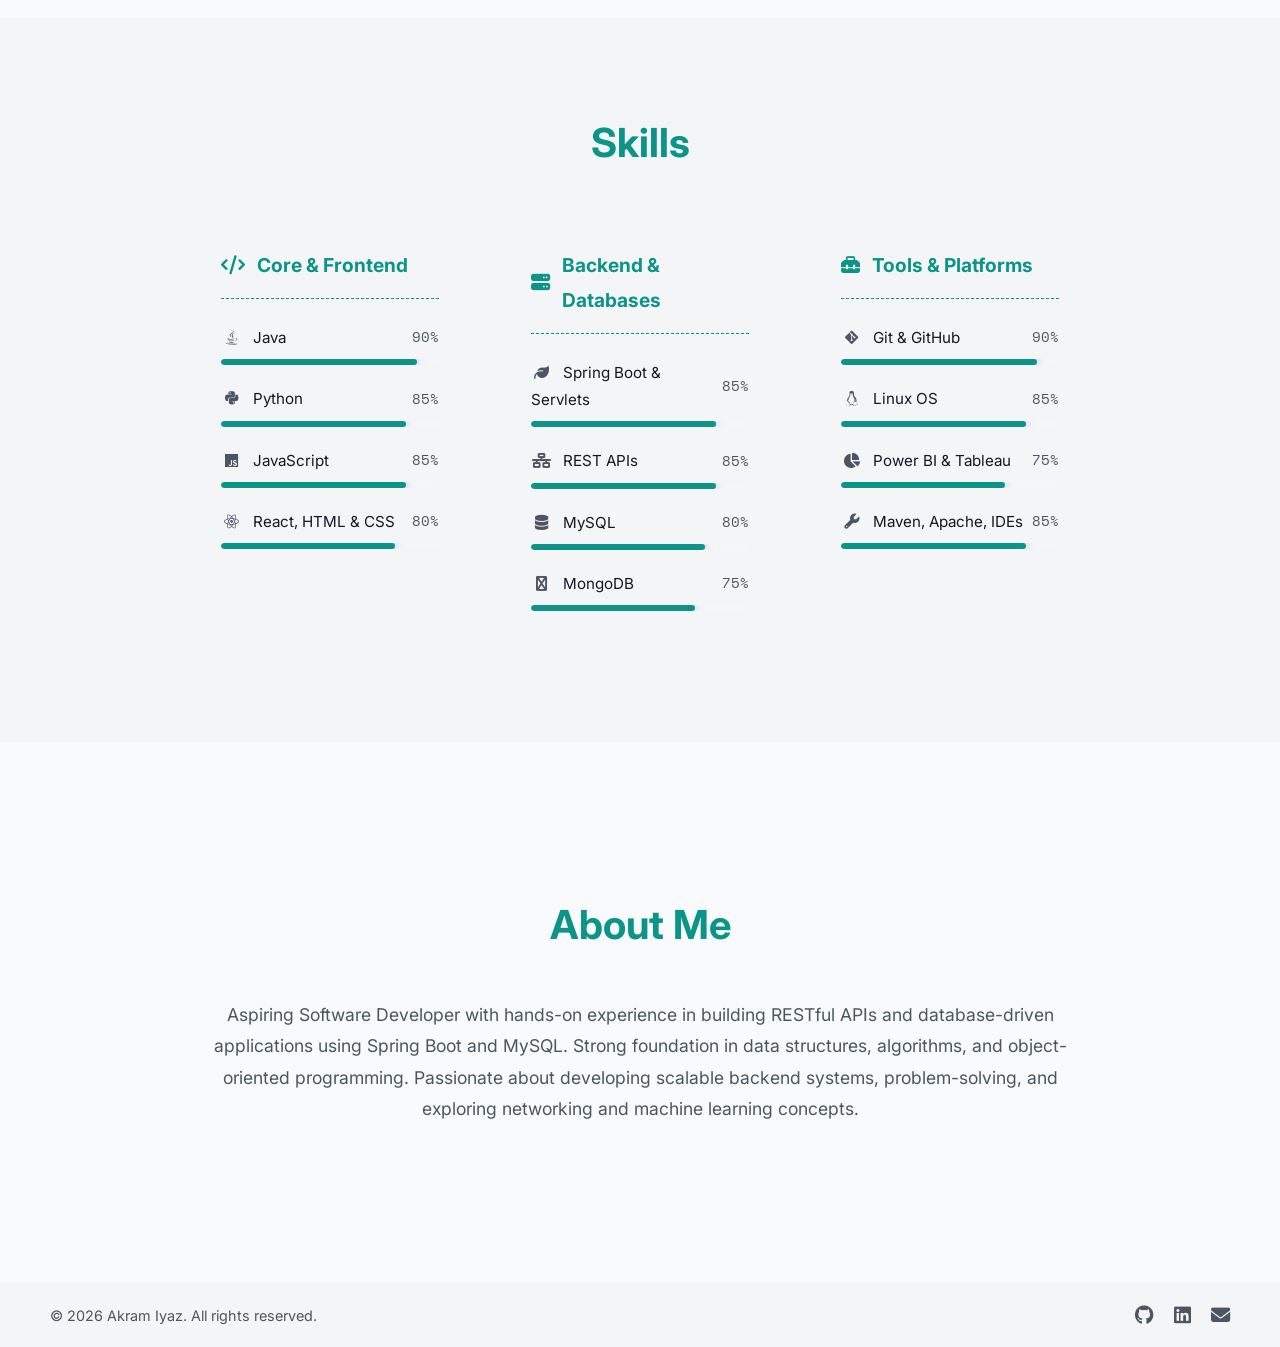
==== commit a71f09c4: "Responsive design and added hamburger menu" ====
--- a/index.html
+++ b/index.html
@@ -17,16 +17,29 @@
         <div class="logo-container">
             AKRAM IYAZ
         </div>
-        <nav>
+
+        <button id="hamburger-btn" class="hamburger-btn">
+            <i class="fa-solid fa-bars"></i>
+        </button>
+
+        <nav id="nav-menu">
+            <button id="theme-toggle" class="theme-btn">
+                <i class="fa-solid fa-moon"></i>
+            </button>
+
             <a href="#education">Education</a>
             <a href="#experience">Experience</a>
             <a href="#projects">Projects</a>
             <a href="#membership">Membership</a>
             <a href="#skills">Skills</a>
             <a href="#about">About Me</a>
-            <button id="theme-toggle" class="theme-btn">
-                <i class="fa-solid fa-moon"></i>
-            </button>
+
+            <div class="mobile-socials">
+                <a href="https://www.linkedin.com/in/akrambhat/" target="_blank" rel="noopener noreferrer"><i
+                        class="fa-brands fa-linkedin"></i></a>
+                <a href="#"><i class="fa-brands fa-github"></i></a>
+                <a href="mailto:bhatakram07@gmail.com"><i class="fa-solid fa-envelope"></i></a>
+            </div>
         </nav>
     </header>
 
--- a/style.css
+++ b/style.css
@@ -62,6 +62,7 @@
     font-size: 1rem;
     transition: all 0.3s ease;
     margin-left: 20px;
+    order:1;
 }
 
 .theme-btn:hover {
@@ -697,7 +698,7 @@
 /* Styling for the blinking cursor */
 .cursor {
     font-weight: 100;
-    color: var(--cursor-light);
+    color: var(--cursor-dark);
     animation: blink 0.7s infinite;
 }
 
@@ -714,4 +715,95 @@
     100% {
         opacity: 1;
     }
+}
+
+/* --- Hamburger Menu Base Styles --- */
+.hamburger-btn {
+    display: none;
+    background: transparent;
+    border: none;
+    color: var(--text-main);
+    font-size: 1.8rem;
+    cursor: pointer;
+    z-index: 2000;
+    transition: color 0.3s ease;
+}
+
+.mobile-socials {
+    display: none;
+}
+
+.mobile-socials a {
+    color: var(--text-muted);
+    font-size: 1.5rem;
+    transition: color 0.3s ease;
+}
+
+.mobile-socials a:hover {
+    color: var(--accent-color);
+}
+
+
+/* --- Mobile Nav Menu (Max Width: 905px) --- */
+@media (max-width: 905px) {
+    .hamburger-btn {
+        display: block;
+    }
+
+    /* Transforms the nav into a sliding panel */
+    nav {
+        position: fixed;
+        top: 0;
+        right: -100%;
+        width: 100%;
+        height: 100vh;
+        background-color: var(--nav-bg);
+        flex-direction: column;
+        justify-content: center;
+        align-items: center;
+        gap: 25px;
+        transition: right 0.4s cubic-bezier(0.4, 0, 0.2, 1);
+        z-index: 1000;
+    }
+
+    nav.active {
+        right: 0;
+    }
+
+    /* Style adjustments for mobile menu items */
+    #theme-toggle {
+        margin: 0 0 20px 0;
+        transform: scale(1.2);
+        order: -1
+    }
+
+    nav a {
+        font-size: 1.2rem;
+        font-weight: 600;
+    }
+
+    .mobile-socials {
+        display: flex;
+        gap: 30px;
+        margin-top: 20px;
+    }
+
+    /* Hide the original desktop social links on mobile */
+    .social-links {
+        display: none;
+    }
+
+    /* Stack the hero buttons vertically */
+    .buttons {
+        flex-direction: column;
+        width: 100%;
+        gap: 15px;
+    }
+
+    /* Make the buttons stretch full width and center their text */
+    .buttons .btn {
+        width: 100%;
+        justify-content: center;
+    }
+
 }
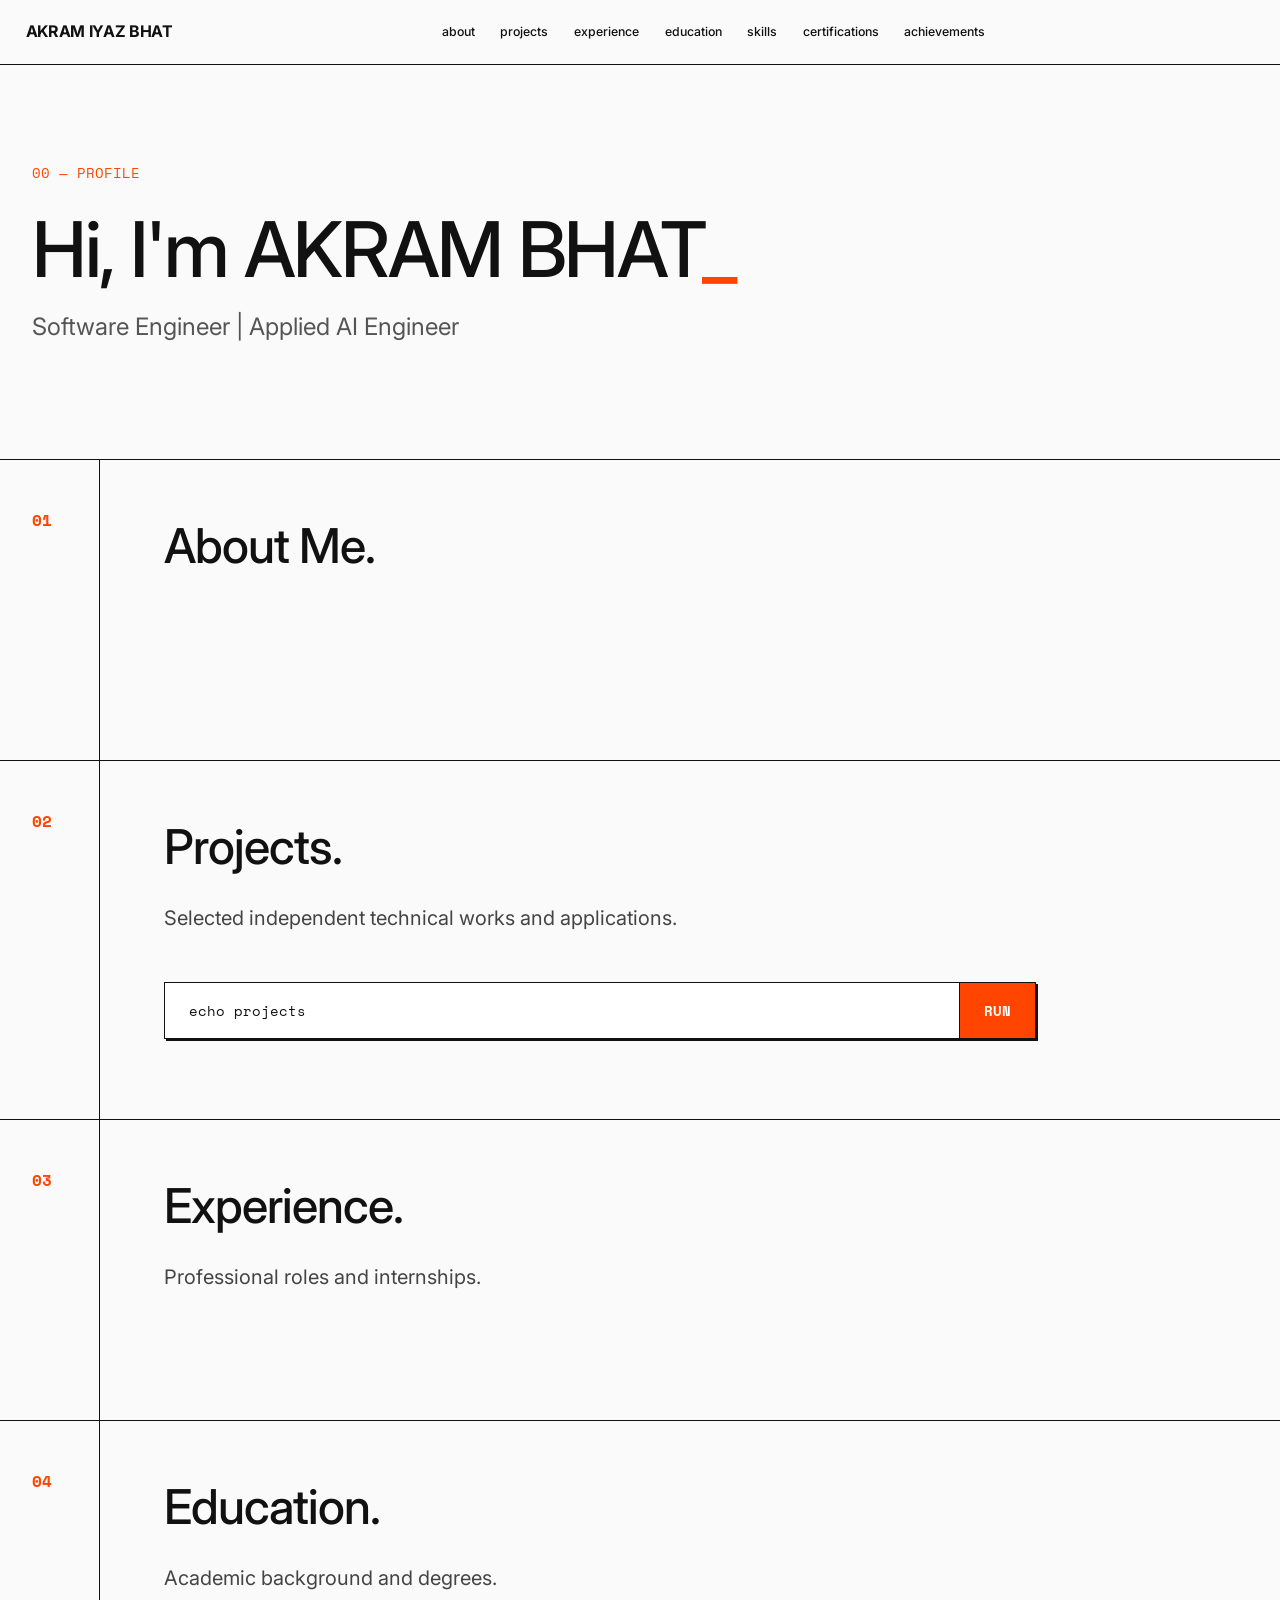
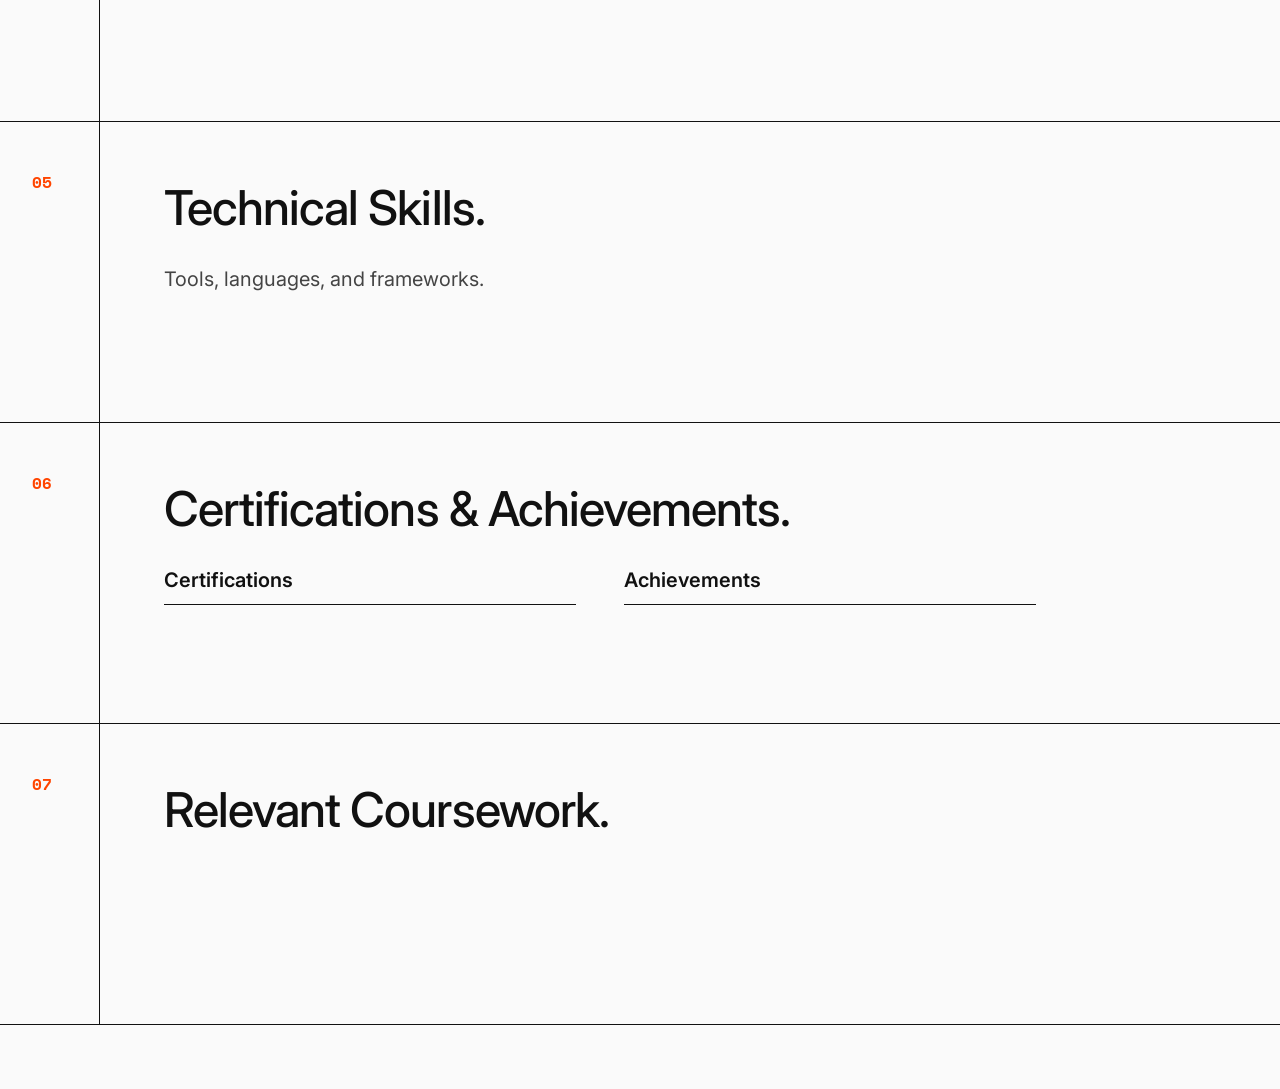
==== commit 4abb7e17: "refactor: make portfolio data-driven" ====
--- a/index.html
+++ b/index.html
@@ -1,384 +1,196 @@
-<!DOCTYPE html>
-<html lang="en">
-
-<head>
-    <meta charset="UTF-8">
-    <meta name="viewport" content="width=device-width, initial-scale=1.0">
-    <title>Akram Iyaz - Portfolio</title>
-    <link rel="stylesheet" href="https://cdnjs.cloudflare.com/ajax/libs/font-awesome/6.4.0/css/all.min.css">
-    <link href="https://fonts.googleapis.com/css2?family=Inter:wght@300;400;600;800&family=Space+Mono&display=swap"
-        rel="stylesheet">
-    <link rel="stylesheet" href="style.css">
-</head>
-
-<body>
-
-    <header>
-        <div class="logo-container">
-            AKRAM IYAZ
-        </div>
-
-        <button id="hamburger-btn" class="hamburger-btn">
-            <i class="fa-solid fa-bars"></i>
-        </button>
-
-        <nav id="nav-menu">
-            <button id="theme-toggle" class="theme-btn">
-                <i class="fa-solid fa-moon"></i>
-            </button>
-
-            <a href="#education">Education</a>
-            <a href="#experience">Experience</a>
-            <a href="#projects">Projects</a>
-            <a href="#membership">Membership</a>
-            <a href="#skills">Skills</a>
-            <a href="#about">About Me</a>
-
-            <div class="mobile-socials">
-                <a href="https://www.linkedin.com/in/akrambhat/" target="_blank" rel="noopener noreferrer"><i
-                        class="fa-brands fa-linkedin"></i></a>
-                <a href="#"><i class="fa-brands fa-github"></i></a>
-                <a href="mailto:bhatakram07@gmail.com"><i class="fa-solid fa-envelope"></i></a>
-            </div>
-        </nav>
-    </header>
-
-    <main>
-        <section class="hero-section">
-            <div class="hero-content">
-                <h1 class="typed-hero-text">Hi, I'm <span id="typed-name"></span><span class="cursor">|</span></h1>
-                <p class="job-title">Software Developer</p>
-
-                <div class="buttons">
-                    <a href="Akram_Iyaz_CV.pdf" target="_blank" rel="noopener noreferrer" class="btn btn-primary">
-                        <i class="fa-solid fa-eye"></i> View CV
-                    </a>
-
-                    <a href="Akram_Iyaz_CV.pdf" download="Akram_Iyaz_Software_Developer_CV.pdf"
-                        class="btn btn-secondary">
-                        <i class="fa-solid fa-download"></i> Download CV
-                    </a>
-                </div>
-            </div>
-
-
-
-            <div class="social-links">
-                <a href="https://www.linkedin.com/in/akrambhat/" target="_blank" rel="noopener noreferrer"><i
-                        class="fa-brands fa-linkedin"></i></a>
-                <a href="https://github.com/akrambhat"><i class="fa-brands fa-github"></i></a>
-                <a href="mailto:bhatakram07@gmail.com"><i class="fa-solid fa-envelope"></i></a>
-            </div>
-        </section>
-
-        <section id="education" class="content-section bg-alternate">
-            <h2 class="section-heading">Education</h2>
-            <div class="section-content edu-cards-container">
-
-                <div class="edu-card" onclick="toggleCard(this)">
-                    <div class="edu-card-header">
-                        <h3>Bachelor of Engineering – Information Science and Engineering</h3>
-                        <i class="fa-solid fa-chevron-down"></i>
-                    </div>
-                    <div class="edu-card-body">
-                        <div class="edu-details">
-                            <span><i class="fa-solid fa-building-columns"></i> Cambridge Institute of Technology</span>
-                            <span><i class="fa-regular fa-calendar"></i> <span class="highlight">2022 –
-                                    2026</span></span>
-                            <span><i class="fa-solid fa-graduation-cap"></i> <span class="highlight">CGPA:
-                                    7.5</span></span>
-                        </div>
-                    </div>
-                </div>
-
-                <div class="edu-card" onclick="toggleCard(this)">
-                    <div class="edu-card-header">
-                        <h3>Diploma – Information Technology</h3>
-                        <i class="fa-solid fa-chevron-down"></i>
-                    </div>
-                    <div class="edu-card-body">
-                        <div class="edu-details">
-                            <span><i class="fa-solid fa-building-columns"></i> Kashmir Government Polytechnic</span>
-                            <span><i class="fa-regular fa-calendar"></i> <span class="highlight">2020 –
-                                    2023</span></span>
-                            <span><i class="fa-solid fa-graduation-cap"></i> <span
-                                    class="highlight">78.88%</span></span>
-                        </div>
-                    </div>
-                </div>
-
-            </div>
-        </section>
-
-        <section id="experience" class="content-section">
-            <h2 class="section-heading">Experience</h2>
-            <div class="section-content exp-cards-container">
-
-                <div class="exp-card">
-                    <div class="exp-card-header">
-                        <h3>Android Developer Intern</h3>
-                    </div>
-                    <div class="exp-details">
-                        <span><i class="fa-solid fa-building"></i> MindMatrix</span>
-                        <span><i class="fa-regular fa-calendar"></i> <span class="highlight">Feb 2026 –
-                                Present</span></span>
-                    </div>
-                </div>
-
-                <div class="exp-card">
-                    <div class="exp-card-header">
-                        <h3>IT Cloud and Infrastructure Intern</h3>
-                    </div>
-                    <div class="exp-details">
-                        <span><i class="fa-solid fa-building"></i> Sustainext, Bangalore</span>
-                        <span><i class="fa-solid fa-laptop-code"></i> Technology Department</span>
-                        <span><i class="fa-regular fa-calendar"></i> <span class="highlight">Mar 16, 2026 – Jul 15,
-                                2026</span></span>
-                    </div>
-                </div>
-
-            </div>
-        </section>
-
-        <section id="projects" class="content-section bg-alternate">
-            <h2 class="section-heading">Projects</h2>
-            <div class="section-content exp-cards-container">
-
-                <div class="project-grow-card">
-                    <div class="project-top">
-                        <h3>Library Management System</h3>
-                        <div class="project-role">Backend Developer (Academic)</div>
-                    </div>
-                    <div class="project-bottom">
-                        <ul class="project-list">
-                            <li>Developed a full-featured library management system for college use.</li>
-                            <li>Implemented book issue/return, inventory tracking, and user management.</li>
-                            <li>Designed backend logic and database integration using Java & MySQL.</li>
-                        </ul>
-                        <div class="tech-stack">
-                            <span><i class="fa-brands fa-java"></i> Java</span>
-                            <span><i class="fa-solid fa-database"></i> MySQL</span>
-                        </div>
-                    </div>
-                </div>
-
-                <div class="project-grow-card">
-                    <div class="project-top">
-                        <h3>Random MAC Spoofer Tool</h3>
-                        <div class="project-role">Python Developer (Personal)</div>
-                    </div>
-                    <div class="project-bottom">
-                        <ul class="project-list">
-                            <li>Built a Python-based tool to randomize MAC addresses.</li>
-                            <li>Ensured compatibility with Linux-based systems.</li>
-                            <li>Focused on networking concepts and system-level programming.</li>
-                        </ul>
-                        <div class="tech-stack">
-                            <span><i class="fa-brands fa-python"></i> Python</span>
-                            <span><i class="fa-brands fa-linux"></i> Linux</span>
-                        </div>
-                    </div>
-                </div>
-
-            </div>
-        </section>
-
-        <section id="membership" class="content-section">
-            <h2 class="section-heading">Memberships</h2>
-            <div class="section-content exp-cards-container">
-
-                <div class="exp-card">
-                    <div class="exp-card-header">
-                        <h3>Algorand Blockchain Club</h3>
-                        <div class="project-role" style="color: var(--accent-color);">Core Team Member</div>
-                    </div>
-                    <div class="exp-details">
-                        <span><i class="fa-solid fa-building-columns"></i> Cambridge Institute of Technology</span>
-                        <span><i class="fa-solid fa-users"></i> Active Contributor</span>
-                    </div>
-                </div>
-
-                <div class="exp-card">
-                    <div class="exp-card-header">
-                        <h3>IAENG</h3>
-                        <div class="project-role">Member of the following societies:</div>
-                    </div>
-                    <div class="exp-details" style="border-top: none; padding-top: 0;">
-                        <div class="sub-cards-container">
-                            <div class="sub-card">
-                                <i class="fa-solid fa-brain"></i> Artificial Intelligence
-                            </div>
-                            <div class="sub-card">
-                                <i class="fa-solid fa-globe"></i> Internet Computing and Web Services
-                            </div>
-                            <div class="sub-card">
-                                <i class="fa-solid fa-network-wired"></i> Information System Engineering
-                            </div>
-                            <div class="sub-card">
-                                <i class="fa-solid fa-microchip"></i> Scientific Computing
-                            </div>
-                        </div>
-                    </div>
-                </div>
-
-            </div>
-        </section>
-
-        <section id="skills" class="content-section bg-alternate">
-            <h2 class="section-heading">Skills</h2>
-            <div class="section-content skills-container">
-
-                <div class="skill-category">
-                    <h3 class="category-title"><i class="fa-solid fa-code"></i> Core & Frontend</h3>
-                    <div class="skill-list">
-                        <div class="skill-item">
-                            <div class="skill-info">
-                                <span><i class="fa-brands fa-java"></i> Java</span>
-                                <span class="skill-percentage">90%</span>
-                            </div>
-                            <div class="progress-bg">
-                                <div class="progress-bar" style="width: 90%;"></div>
-                            </div>
-                        </div>
-                        <div class="skill-item">
-                            <div class="skill-info">
-                                <span><i class="fa-brands fa-python"></i> Python</span>
-                                <span class="skill-percentage">85%</span>
-                            </div>
-                            <div class="progress-bg">
-                                <div class="progress-bar" style="width: 85%;"></div>
-                            </div>
-                        </div>
-                        <div class="skill-item">
-                            <div class="skill-info">
-                                <span><i class="fa-brands fa-js"></i> JavaScript</span>
-                                <span class="skill-percentage">85%</span>
-                            </div>
-                            <div class="progress-bg">
-                                <div class="progress-bar" style="width: 85%;"></div>
-                            </div>
-                        </div>
-                        <div class="skill-item">
-                            <div class="skill-info">
-                                <span><i class="fa-brands fa-react"></i> React, HTML & CSS</span>
-                                <span class="skill-percentage">80%</span>
-                            </div>
-                            <div class="progress-bg">
-                                <div class="progress-bar" style="width: 80%;"></div>
-                            </div>
-                        </div>
-                    </div>
-                </div>
-
-                <div class="skill-category">
-                    <h3 class="category-title"><i class="fa-solid fa-server"></i> Backend & Databases</h3>
-                    <div class="skill-list">
-                        <div class="skill-item">
-                            <div class="skill-info">
-                                <span><i class="fa-solid fa-leaf"></i> Spring Boot & Servlets</span>
-                                <span class="skill-percentage">85%</span>
-                            </div>
-                            <div class="progress-bg">
-                                <div class="progress-bar" style="width: 85%;"></div>
-                            </div>
-                        </div>
-                        <div class="skill-item">
-                            <div class="skill-info">
-                                <span><i class="fa-solid fa-network-wired"></i> REST APIs</span>
-                                <span class="skill-percentage">85%</span>
-                            </div>
-                            <div class="progress-bg">
-                                <div class="progress-bar" style="width: 85%;"></div>
-                            </div>
-                        </div>
-                        <div class="skill-item">
-                            <div class="skill-info">
-                                <span><i class="fa-solid fa-database"></i> MySQL</span>
-                                <span class="skill-percentage">80%</span>
-                            </div>
-                            <div class="progress-bg">
-                                <div class="progress-bar" style="width: 80%;"></div>
-                            </div>
-                        </div>
-                        <div class="skill-item">
-                            <div class="skill-info">
-                                <span><i class="fa-solid fa-envira"></i> MongoDB</span>
-                                <span class="skill-percentage">75%</span>
-                            </div>
-                            <div class="progress-bg">
-                                <div class="progress-bar" style="width: 75%;"></div>
-                            </div>
-                        </div>
-                    </div>
-                </div>
-
-                <div class="skill-category">
-                    <h3 class="category-title"><i class="fa-solid fa-toolbox"></i> Tools & Platforms</h3>
-                    <div class="skill-list">
-                        <div class="skill-item">
-                            <div class="skill-info">
-                                <span><i class="fa-brands fa-git-alt"></i> Git & GitHub</span>
-                                <span class="skill-percentage">90%</span>
-                            </div>
-                            <div class="progress-bg">
-                                <div class="progress-bar" style="width: 90%;"></div>
-                            </div>
-                        </div>
-                        <div class="skill-item">
-                            <div class="skill-info">
-                                <span><i class="fa-brands fa-linux"></i> Linux OS</span>
-                                <span class="skill-percentage">85%</span>
-                            </div>
-                            <div class="progress-bg">
-                                <div class="progress-bar" style="width: 85%;"></div>
-                            </div>
-                        </div>
-                        <div class="skill-item">
-                            <div class="skill-info">
-                                <span><i class="fa-solid fa-chart-pie"></i> Power BI & Tableau</span>
-                                <span class="skill-percentage">75%</span>
-                            </div>
-                            <div class="progress-bg">
-                                <div class="progress-bar" style="width: 75%;"></div>
-                            </div>
-                        </div>
-                        <div class="skill-item">
-                            <div class="skill-info">
-                                <span><i class="fa-solid fa-wrench"></i> Maven, Apache, IDEs</span>
-                                <span class="skill-percentage">85%</span>
-                            </div>
-                            <div class="progress-bg">
-                                <div class="progress-bar" style="width: 85%;"></div>
-                            </div>
-                        </div>
-                    </div>
-                </div>
-
-            </div>
-        </section>
-
-        <section id="about" class="content-section">
-            <h2 class="section-heading">About Me</h2>
-            <div class="section-content text-center">
-                <p>Aspiring Software Developer with hands-on experience in building RESTful APIs and database-driven
-                    applications using Spring Boot and MySQL. Strong foundation in data structures, algorithms, and
-                    object-oriented programming. Passionate about developing scalable backend systems, problem-solving,
-                    and exploring networking and machine learning concepts.</p>
-            </div>
-        </section>
-    </main>
-
-    <footer>
-        <p class="copyright">© 2026 Akram Iyaz. All rights reserved.</p>
-        <div class="footer-social">
-            <a href="https://github.com/akrambhat"><i class="fa-brands fa-github"></i></a>
-            <a href="https://www.linkedin.com/in/akrambhat/" target="_blank" rel="noopener noreferrer"><i
-                    class="fa-brands fa-linkedin"></i></a>
-            <a href="mailto:bhatakram07@gmail.com"><i class="fa-solid fa-envelope"></i></a>
-        </div>
-    </footer>
-
-    <script src="script.js"></script>
-</body>
-
+<!DOCTYPE html>
+<html lang="en">
+<head>
+    <meta charset="UTF-8">
+    <meta name="viewport" content="width=device-width, initial-scale=1.0">
+    <title>Akram Iyaz Bhat - Portfolio</title>
+    <!-- Use Inter and Space Mono as specified/existing -->
+    <link href="https://fonts.googleapis.com/css2?family=Inter:wght@400;500;600;700&family=Space+Mono:wght@400;700&display=swap" rel="stylesheet">
+    <link rel="stylesheet" href="style.css">
+</head>
+<body>
+
+    <header class="site-header">
+        <div class="header-logo" id="nav-logo">AKRAM IYAZ BHAT</div>
+        <nav class="header-nav" id="nav-menu">
+            <a href="#about">About</a>
+            <a href="#projects">Projects</a>
+            <a href="#experience">Experience</a>
+            <a href="#education">Education</a>
+            <a href="#skills">Skills</a>
+            <a href="#certifications">Certifications</a>
+            <a href="#achievements">Achievements</a>
+        </nav>
+        <div class="header-links" id="nav-social-links">
+            <!-- Populated by JS -->
+        </div>
+        <button id="hamburger-btn" class="hamburger-btn">[ MENU ]</button>
+    </header>
+
+    <!-- Mobile Nav Overlay -->
+    <div id="mobile-nav" class="mobile-nav">
+        <div class="mobile-nav-inner">
+            <a href="#about">About</a>
+            <a href="#projects">Projects</a>
+            <a href="#experience">Experience</a>
+            <a href="#education">Education</a>
+            <a href="#skills">Skills</a>
+            <a href="#certifications">Certifications</a>
+            <a href="#achievements">Achievements</a>
+        </div>
+    </div>
+
+    <main class="main-content">
+        <!-- HERO -->
+        <section class="section-hero">
+            <div class="hero-inner">
+                <p class="hero-label" id="hero-label">00 — PROFILE</p>
+                <h1 class="hero-title">Hi, I'm <span id="typed-name">AKRAM BHAT</span><span class="cursor">_</span></h1>
+                <h2 class="hero-subtitle" id="hero-subtitle">Software Engineer | Applied AI Engineer</h2>
+                
+                <div class="hero-actions" id="hero-actions">
+                    <!-- Populated by JS -->
+                </div>
+            </div>
+        </section>
+
+        <!-- ABOUT -->
+        <section id="about" class="editorial-section">
+            <div class="section-grid">
+                <div class="col-meta">
+                    <span class="step-num">01</span>
+                </div>
+                <div class="col-content">
+                    <h2 class="section-heading">About Me.</h2>
+                    <p class="section-subtext" id="about-text"></p>
+                </div>
+            </div>
+        </section>
+
+        <!-- PROJECTS -->
+        <section id="projects" class="editorial-section">
+            <div class="section-grid">
+                <div class="col-meta">
+                    <span class="step-num">02</span>
+                </div>
+                <div class="col-content">
+                    <h2 class="section-heading">Projects.</h2>
+                    <p class="section-subtext">Selected independent technical works and applications.</p>
+                    
+                    <div class="command-box">
+                        <div class="command-text">echo projects</div>
+                        <button id="run-projects-btn" class="command-btn">RUN</button>
+                    </div>
+
+                    <div id="projects-list-container" class="projects-list hidden">
+                        <!-- Populated by JS -->
+                    </div>
+                </div>
+            </div>
+        </section>
+
+        <!-- EXPERIENCE -->
+        <section id="experience" class="editorial-section">
+            <div class="section-grid">
+                <div class="col-meta">
+                    <span class="step-num">03</span>
+                </div>
+                <div class="col-content">
+                    <h2 class="section-heading">Experience.</h2>
+                    <p class="section-subtext">Professional roles and internships.</p>
+                    <div id="experience-container">
+                        <!-- Populated by JS -->
+                    </div>
+                </div>
+            </div>
+        </section>
+
+        <!-- EDUCATION -->
+        <section id="education" class="editorial-section">
+            <div class="section-grid">
+                <div class="col-meta">
+                    <span class="step-num">04</span>
+                </div>
+                <div class="col-content">
+                    <h2 class="section-heading">Education.</h2>
+                    <p class="section-subtext">Academic background and degrees.</p>
+                    <div id="education-container">
+                        <!-- Populated by JS -->
+                    </div>
+                </div>
+            </div>
+        </section>
+
+        <!-- SKILLS -->
+        <section id="skills" class="editorial-section">
+            <div class="section-grid">
+                <div class="col-meta">
+                    <span class="step-num">05</span>
+                </div>
+                <div class="col-content">
+                    <h2 class="section-heading">Technical Skills.</h2>
+                    <p class="section-subtext">Tools, languages, and frameworks.</p>
+                    <div class="skills-grid" id="skills-container">
+                        <!-- Populated by JS -->
+                    </div>
+                </div>
+            </div>
+        </section>
+
+        <!-- CERTIFICATIONS & ACHIEVEMENTS -->
+        <section id="certifications" class="editorial-section">
+            <div class="section-grid">
+                <div class="col-meta">
+                    <span class="step-num">06</span>
+                </div>
+                <div class="col-content">
+                    <h2 class="section-heading">Certifications & Achievements.</h2>
+                    
+                    <div class="split-content">
+                        <div class="split-col">
+                            <h3 class="minor-heading">Certifications</h3>
+                            <ul class="editorial-list" id="certifications-container">
+                                <!-- Populated by JS -->
+                            </ul>
+                        </div>
+                        <div class="split-col">
+                            <h3 class="minor-heading">Achievements</h3>
+                            <ul class="editorial-list" id="achievements-container">
+                                <!-- Populated by JS -->
+                            </ul>
+                        </div>
+                    </div>
+                </div>
+            </div>
+        </section>
+
+        <!-- COURSEWORK -->
+        <section id="achievements-coursework" class="editorial-section" style="border-bottom: none;">
+            <div class="section-grid">
+                <div class="col-meta">
+                    <span class="step-num">07</span>
+                </div>
+                <div class="col-content">
+                    <h2 class="section-heading">Relevant Coursework.</h2>
+                    <div class="coursework-tags" id="coursework-container">
+                        <!-- Populated by JS -->
+                    </div>
+                </div>
+            </div>
+        </section>
+    </main>
+
+    <footer class="site-footer">
+        <div class="footer-left" id="footer-left">
+            <!-- Populated by JS -->
+        </div>
+        <div class="footer-right" id="footer-right">
+            <!-- Populated by JS -->
+        </div>
+    </footer>
+
+    <!-- Load data first, then logic -->
+    <script src="data/portfolio.js"></script>
+    <script src="script.js"></script>
+</body>
 </html>
--- a/style.css
+++ b/style.css
@@ -1,809 +1,589 @@
-/* :root {
-    --bg-color: #120b1c;
-    --text-main: #ffffff;
-    --text-muted: #a39eb5;
-    --accent-color: #ff1c74;
-    --nav-bg: #0f0917;
-    --section-alt-bg: #0b0712;
-    --font-main: 'Inter', sans-serif;
-    --font-mono: 'Space Mono', monospace;
-} */
-
-
-/* :root {
-    --bg-color: #f9fafb;     
-    --nav-bg: #ffffff;          
-    --section-alt-bg: #f3f4f6;  
-    --accent-color: #2563eb;    
-    --text-main: #1f2937;       
-    --text-muted: #6b7280;      
-    --font-main: 'Inter', sans-serif;
-    --font-mono: 'Space Mono', monospace;
-} */
-
-/* -----MISC COLOR THEMES--- ABOVE THIS LINE --- */
-
-/* -------LIGHT THEME------- */
-:root {
-    --bg-color: #f9fafb;
-    --nav-bg: #ffffff;
-    --section-alt-bg: #f4f5f7;
-    --accent-color: #0d9488;
-    --text-main: #111827;
-    --text-muted: #4b5563;
-    --font-main: 'Inter', sans-serif;
-    --font-mono: 'Space Mono', monospace;
-    --cursor-dark: #2e3f57d7;
-}
-
-/* --- Dark Mode Overrides --- */
-body.dark-mode {
-    --bg-color: #0f172a;
-    --nav-bg: #1e293b;
-    --section-alt-bg: #111827;
-    --accent-color: #2dd4bf;
-    --text-main: #f8fafc;
-    --text-muted: #94a3b8;
-    --cursor-dark: #ffffff;
-}
-
-/* --- Theme Toggle Button Styling --- */
-.theme-btn {
-    background: var(--section-alt-bg);
-    border: 1px solid rgba(128, 128, 128, 0.2);
-    color: var(--accent-color);
-    width: 40px;
-    height: 40px;
-    border-radius: 50%;
-    cursor: pointer;
-    display: flex;
-    align-items: center;
-    justify-content: center;
-    font-size: 1rem;
-    transition: all 0.3s ease;
-    margin-left: 20px;
-    order:1;
-}
-
-.theme-btn:hover {
-    background: var(--accent-color);
-    color: white;
-}
-
-* {
-    margin: 0;
-    padding: 0;
-    box-sizing: border-box;
-}
-
-html {
-    scroll-behavior: smooth;
-}
-
-body {
-    background-color: var(--bg-color);
-    color: var(--text-main);
-    font-family: var(--font-main);
-    min-height: 100vh;
-    display: flex;
-    flex-direction: column;
-    overflow-x: hidden;
-}
-
-/* --- Header & Navigation --- */
-header {
-    display: flex;
-    justify-content: space-between;
-    align-items: center;
-    padding: 20px 50px;
-    background-color: var(--nav-bg);
-    position: sticky;
-    top: 0;
-    z-index: 1000;
-    border-bottom: 1px solid rgba(255, 255, 255, 0.05);
-}
-
-.logo-container {
-    display: flex;
-    align-items: center;
-    font-weight: 600;
-    font-size: 1.1rem;
-    letter-spacing: 1px;
-}
-
-nav {
-    display: flex;
-    gap: 30px;
-}
-
-nav a {
-    color: var(--text-muted);
-    text-decoration: none;
-    font-size: 0.95rem;
-    text-transform: capitalize;
-    transition: color 0.3s ease;
-}
-
-nav a:hover {
-    color: var(--text-main);
-}
-
-/* --- Main Hero Section --- */
-main {
-    flex-grow: 1;
-    display: flex;
-    flex-direction: column;
-    position: relative;
-}
-
-.hero-section {
-    display: flex;
-    justify-content: space-between;
-    align-items: center;
-    padding: 0 50px 0 100px;
-    min-height: 90vh;
-}
-
-.hero-content {
-    max-width: 600px;
-}
-
-.greeting {
-    font-family: var(--font-mono);
-    font-size: 1.2rem;
-    color: var(--text-muted);
-    margin-bottom: 10px;
-}
-
-.name-title {
-    font-size: 4.5rem;
-    font-weight: 800;
-    margin-bottom: 20px;
-    line-height: 1.1;
-}
-
-.name-title span {
-    color: var(--accent-color);
-}
-
-.job-title {
-    font-size: 1.2rem;
-    color: var(--text-muted);
-    font-style: italic;
-    margin-bottom: 40px;
-    line-height: 1.5;
-    text-transform: capitalize;
-}
-
-.buttons {
-    display: flex;
-    gap: 20px;
-}
-
-.btn {
-    padding: 12px 24px;
-    border-radius: 6px;
-    font-size: 1rem;
-    font-weight: 600;
-    text-decoration: none;
-    display: flex;
-    align-items: center;
-    gap: 10px;
-    cursor: pointer;
-    transition: all 0.3s ease;
-}
-
-.btn-primary {
-    background-color: transparent;
-    color: var(--accent-color);
-    border: 2px solid var(--accent-color);
-}
-
-.btn-primary:hover,
-.btn-secondary:hover {
-    background-color: var(--accent-color);
-    color: white;
-}
-
-.btn-secondary {
-    background-color: transparent;
-    color: var(--accent-color);
-    border: 2px solid var(--accent-color);
-}
-
-/* --- Social Links --- */
-.social-links {
-    display: flex;
-    flex-direction: column;
-    gap: 30px;
-}
-
-.social-links a {
-    color: var(--text-muted);
-    font-size: 1.8rem;
-    transition: color 0.3s ease;
-}
-
-.social-links a:hover {
-    color: var(--text-main);
-}
-
-/* --- Content Sections --- */
-.content-section {
-    padding: 100px 50px;
-    min-height: 60vh;
-    display: flex;
-    flex-direction: column;
-    align-items: center;
-    justify-content: center;
-    scroll-margin-top: 60px;
-}
-
-.bg-alternate {
-    background-color: var(--section-alt-bg);
-}
-
-.section-heading {
-    text-align: center;
-    color: var(--accent-color);
-    font-size: 2.5rem;
-    margin-bottom: 50px;
-}
-
-.section-content {
-    width: 100%;
-    max-width: 900px;
-    color: var(--text-muted);
-    line-height: 1.8;
-    font-size: 1.1rem;
-}
-
-.text-center {
-    text-align: center;
-}
-
-/* --- Education Cards --- */
-.edu-cards-container {
-    display: flex;
-    flex-direction: column;
-    gap: 20px;
-}
-
-.edu-card {
-    background-color: rgba(255, 255, 255, 0.02);
-    border: 1px solid rgba(255, 255, 255, 0.05);
-    border-radius: 12px;
-    overflow: hidden;
-    transition: all 0.3s ease;
-}
-
-.edu-card:hover,
-.edu-card.active {
-    /* border-color: var(--accent-color);  */
-    opacity: 0.8;
-    box-shadow: 0 10px 30px rgba(0, 0, 0, 0.1);
-
-}
-
-.edu-card-header {
-    padding: 25px 30px;
-    display: flex;
-    justify-content: space-between;
-    align-items: center;
-    cursor: pointer;
-    user-select: none;
-}
-
-.edu-card-header h3 {
-    font-size: 1.2rem;
-    font-weight: 600;
-    color: var(--text-main);
-    margin: 0;
-    line-height: 1.4;
-}
-
-.edu-card-header i {
-    color: var(--accent-color);
-    font-size: 1.2rem;
-    transition: transform 0.4s ease;
-}
-
-.edu-card.active .edu-card-header i {
-    transform: rotate(180deg);
-}
-
-.edu-card-body {
-    max-height: 0;
-    overflow: hidden;
-    transition: max-height 0.4s ease, padding 0.4s ease;
-    background-color: var(--nav-bg)
-}
-
-.edu-card.active .edu-card-body {
-    max-height: 250px;
-    padding: 0 30px 30px 30px;
-}
-
-.edu-details {
-    display: flex;
-    flex-direction: column;
-    gap: 15px;
-    padding-top: 20px;
-    border-top: 1px solid rgba(255, 255, 255, 0.05);
-}
-
-.edu-details span {
-    display: flex;
-    align-items: center;
-    gap: 15px;
-    color: var(--text-muted);
-    font-size: 1.05rem;
-}
-
-.edu-details span i {
-    color: var(--accent-color);
-    width: 20px;
-    text-align: center;
-    font-size: 1.1rem;
-}
-
-.edu-details .highlight {
-    font-family: var(--font-mono);
-    color: var(--text-main);
-    font-size: 0.95rem;
-}
-
-/* --- Experience & Project Cards  --- */
-.exp-cards-container {
-    display: grid;
-    grid-template-columns: repeat(auto-fit, minmax(300px, 1fr));
-    gap: 30px;
-}
-
-.exp-card {
-    background-color: rgba(255, 255, 255, 0.02);
-    border: 1px solid rgba(255, 255, 255, 0.05);
-    border-radius: 12px;
-    padding: 30px;
-    display: flex;
-    flex-direction: column;
-    gap: 20px;
-    transition: all 0.3s ease;
-}
-
-.exp-card:hover {
-    border-color: var(--accent-color);
-    box-shadow: 0 10px 30px rgba(0, 0, 0, 0.2);
-    background-color: rgba(255, 255, 255, 0.04);
-    transform: translateY(-5px);
-}
-
-.exp-card-header h3 {
-    font-size: 1.3rem;
-    font-weight: 600;
-    color: var(--text-main);
-    margin: 0;
-    line-height: 1.4;
-}
-
-.exp-details {
-    display: flex;
-    flex-direction: column;
-    gap: 15px;
-    padding-top: 20px;
-    border-top: 1px solid rgba(255, 255, 255, 0.05);
-    margin-top: auto;
-}
-
-.exp-details>span {
-    display: flex;
-    align-items: center;
-    gap: 15px;
-    color: var(--text-muted);
-    font-size: 1.05rem;
-}
-
-.exp-details>span i {
-    color: var(--accent-color);
-    width: 20px;
-    text-align: center;
-    font-size: 1.1rem;
-}
-
-.exp-details .highlight {
-    font-family: var(--font-mono);
-    color: var(--text-main);
-    font-size: 0.95rem;
-}
-
-/* --- Project Specific Styles --- */
-.project-list {
-    list-style-type: none;
-    padding: 0;
-    display: flex;
-    flex-direction: column;
-    gap: 12px;
-    color: var(--text-muted);
-    font-size: 0.95rem;
-    line-height: 1.6;
-}
-
-.project-list li {
-    position: relative;
-    padding-left: 20px;
-}
-
-.project-list li::before {
-    content: '▹';
-    position: absolute;
-    left: 0;
-    color: var(--accent-color);
-    font-weight: bold;
-    font-size: 1.1rem;
-}
-
-.tech-stack {
-    display: flex;
-    flex-wrap: wrap;
-    gap: 10px;
-    margin-top: 15px;
-    padding-top: 20px;
-    border-top: 1px dashed rgba(255, 255, 255, 0.1);
-}
-
-.tech-stack span {
-    display: flex;
-    align-items: center;
-    gap: 6px;
-    font-size: 0.8rem;
-    font-family: var(--font-mono);
-    color: var(--accent-color);
-    background: rgba(37, 99, 235, 0.1);
-    padding: 6px 12px;
-    border-radius: 20px;
-    border: 1px solid rgba(37, 99, 235, 0.2);
-}
-
-/* --- Project Grow Cards (Hover Expansion) --- */
-.project-grow-card {
-    background-color: rgba(255, 255, 255, 0.02);
-    border: 1px solid rgba(255, 255, 255, 0.05);
-    border-radius: 12px;
-    display: flex;
-    flex-direction: column;
-    overflow: hidden;
-    transition: all 0.4s ease-in-out;
-}
-
-.project-top {
-    padding: 30px;
-    background-color: rgba(255, 255, 255, 0.01);
-    display: flex;
-    flex-direction: column;
-    justify-content: center;
-    transition: all 0.4s ease-in-out;
-}
-
-.project-top h3 {
-    font-size: 1.3rem;
-    font-weight: 600;
-    color: var(--text-main);
-    margin: 0;
-    line-height: 1.4;
-}
-
-.project-role {
-    margin-top: 8px;
-    font-family: var(--font-mono);
-    color: var(--text-muted);
-    font-size: 0.9rem;
-}
-
-/* hidden drawer */
-.project-bottom {
-    max-height: 0;
-    opacity: 0;
-    padding: 0 30px;
-    background-color: var(--nav-bg);
-    transition: max-height 0.5s ease-in-out, opacity 0.4s ease-in-out, padding 0.4s ease-in-out;
-    z-index: 1;
-}
-
-/* Hover Triggers */
-.project-grow-card:hover {
-    border-color: var(--accent-color);
-    box-shadow: 0 10px 30px rgba(0, 0, 0, 0.2);
-    transform: translateY(-5px);
-}
-
-.project-grow-card:hover .project-bottom {
-    max-height: 500px;
-    opacity: 1;
-    padding: 20px 30px 30px 30px;
-    border-top: 1px solid rgba(255, 255, 255, 0.05);
-}
-
-/* --- Membership Sub-Cards --- */
-.sub-cards-container {
-    display: flex;
-    flex-direction: column;
-    gap: 12px;
-    margin-top: 5px;
-}
-
-.sub-card {
-    background-color: rgba(255, 255, 255, 0.03);
-    border: 1px solid rgba(255, 255, 255, 0.08);
-    border-radius: 8px;
-    padding: 12px 18px;
-    font-size: 0.95rem;
-    color: var(--text-main);
-    display: flex;
-    align-items: center;
-    gap: 15px;
-    transition: all 0.3s ease;
-}
-
-.sub-card i {
-    color: var(--accent-color);
-    font-size: 1.2rem;
-    width: 20px;
-    text-align: center;
-}
-
-.sub-card:hover {
-    background-color: rgba(13, 148, 136, 0.05);
-    border-color: rgba(13, 148, 136, 0.3);
-    transform: translateX(8px);
-}
-
-/* --- Footer --- */
-footer {
-    display: flex;
-    justify-content: space-between;
-    align-items: center;
-    padding: 20px 50px;
-    background-color: var(--section-alt-bg);
-    border-top: 1px solid rgba(255, 255, 255, 0.05);
-}
-
-.copyright {
-    color: var(--text-muted);
-    font-size: 0.9rem;
-}
-
-.footer-social {
-    display: flex;
-    gap: 20px;
-}
-
-.footer-social a {
-    color: var(--text-muted);
-    font-size: 1.2rem;
-    text-decoration: none;
-    transition: color 0.3s;
-}
-
-.footer-social a:hover {
-    color: var(--text-main);
-}
-
-/* --- Visual Skills Section --- */
-.skills-container {
-    display: grid;
-    grid-template-columns: repeat(auto-fit, minmax(280px, 1fr));
-    gap: 30px;
-    width: 100%;
-}
-
-.skill-category {
-    background-color: rgba(255, 255, 255, 0.02);
-    border: 1px solid rgba(255, 255, 255, 0.05);
-    border-radius: 12px;
-    padding: 30px;
-    transition: all 0.3s ease;
-}
-
-.skill-category:hover {
-    background-color: rgba(255, 255, 255, 0.04);
-    box-shadow: 0 10px 30px rgba(0, 0, 0, 0.1);
-    transform: scale(1.03);
-}
-
-.category-title {
-    font-size: 1.2rem;
-    color: var(--accent-color);
-    margin-bottom: 25px;
-    display: flex;
-    align-items: center;
-    gap: 12px;
-    border-bottom: 1px dashed var(--accent-color);
-    padding-bottom: 15px;
-}
-
-.skill-list {
-    display: flex;
-    flex-direction: column;
-    gap: 20px;
-}
-
-.skill-item {
-    width: 100%;
-}
-
-.skill-info {
-    display: flex;
-    justify-content: space-between;
-    align-items: center;
-    margin-bottom: 8px;
-    font-size: 0.95rem;
-    color: var(--text-main);
-}
-
-.skill-info i {
-    width: 20px;
-    text-align: center;
-    color: var(--text-muted);
-    margin-right: 8px;
-}
-
-.skill-percentage {
-    font-family: var(--font-mono);
-    color: var(--text-muted);
-    font-size: 0.85rem;
-}
-
-/* Progress Bar Styling */
-.progress-bg {
-    width: 100%;
-    height: 6px;
-    background-color: rgba(255, 255, 255, 0.1);
-    border-radius: 10px;
-    overflow: hidden;
-}
-
-.progress-bar {
-    height: 100%;
-    background-color: var(--accent-color);
-    border-radius: 10px;
-    box-shadow: 0 0 10px rgba(37, 99, 235, 0.5);
-    animation: fillBar 1.5s ease-out forwards;
-    transform-origin: left;
-}
-
-@keyframes fillBar {
-    0% {
-        transform: scaleX(0);
-    }
-
-    100% {
-        transform: scaleX(1);
-    }
-}
-
-/* Styling for the overall text line */
-.typed-hero-text {
-    font-family: sans-serif;
-    font-weight: bold;
-    font-size: 3rem;
-    color: var(--cursor-dark);
-    margin: 0;
-}
-
-/* Styling for the typed name */
-#typed-name {
-    color: var(--accent-color);
-}
-
-/* Styling for the blinking cursor */
-.cursor {
-    font-weight: 100;
-    color: var(--cursor-dark);
-    animation: blink 0.7s infinite;
-}
-
-/* Animation to create the blinking effect */
-@keyframes blink {
-    0% {
-        opacity: 1;
-    }
-
-    50% {
-        opacity: 0;
-    }
-
-    100% {
-        opacity: 1;
-    }
-}
-
-/* --- Hamburger Menu Base Styles --- */
-.hamburger-btn {
-    display: none;
-    background: transparent;
-    border: none;
-    color: var(--text-main);
-    font-size: 1.8rem;
-    cursor: pointer;
-    z-index: 2000;
-    transition: color 0.3s ease;
-}
-
-.mobile-socials {
-    display: none;
-}
-
-.mobile-socials a {
-    color: var(--text-muted);
-    font-size: 1.5rem;
-    transition: color 0.3s ease;
-}
-
-.mobile-socials a:hover {
-    color: var(--accent-color);
-}
-
-
-/* --- Mobile Nav Menu (Max Width: 905px) --- */
-@media (max-width: 905px) {
-    .hamburger-btn {
-        display: block;
-    }
-
-    /* Transforms the nav into a sliding panel */
-    nav {
-        position: fixed;
-        top: 0;
-        right: -100%;
-        width: 100%;
-        height: 100vh;
-        background-color: var(--nav-bg);
-        flex-direction: column;
-        justify-content: center;
-        align-items: center;
-        gap: 25px;
-        transition: right 0.4s cubic-bezier(0.4, 0, 0.2, 1);
-        z-index: 1000;
-    }
-
-    nav.active {
-        right: 0;
-    }
-
-    /* Style adjustments for mobile menu items */
-    #theme-toggle {
-        margin: 0 0 20px 0;
-        transform: scale(1.2);
-        order: -1
-    }
-
-    nav a {
-        font-size: 1.2rem;
-        font-weight: 600;
-    }
-
-    .mobile-socials {
-        display: flex;
-        gap: 30px;
-        margin-top: 20px;
-    }
-
-    /* Hide the original desktop social links on mobile */
-    .social-links {
-        display: none;
-    }
-
-    /* Stack the hero buttons vertically */
-    .buttons {
-        flex-direction: column;
-        width: 100%;
-        gap: 15px;
-    }
-
-    /* Make the buttons stretch full width and center their text */
-    .buttons .btn {
-        width: 100%;
-        justify-content: center;
-    }
-
+/* --- CSS RESET & BASE VARIABLES --- */
+:root {
+    --bg: #fafafa;
+    --fg: #111;
+    --border: #111;
+    --accent: #ff4500; /* Vivid orange */
+    --accent-hover: #e03e00;
+    --font-sans: 'Inter', sans-serif;
+    --font-mono: 'Space Mono', monospace;
+    --shadow: 4px 4px 0px #111;
+}
+
+* {
+    margin: 0;
+    padding: 0;
+    box-sizing: border-box;
+}
+
+html {
+    scroll-behavior: smooth;
+    font-size: 16px;
+}
+
+body {
+    background-color: var(--bg);
+    color: var(--fg);
+    font-family: var(--font-sans);
+    line-height: 1.6;
+    overflow-x: hidden;
+    -webkit-font-smoothing: antialiased;
+}
+
+a {
+    color: inherit;
+    text-decoration: none;
+}
+
+/* --- SELECTION STYLING --- */
+::selection {
+    background-color: var(--accent);
+    color: #fff;
+}
+::-moz-selection {
+    background-color: var(--accent);
+    color: #fff;
+}
+
+/* --- HEADER --- */
+.site-header {
+    display: flex;
+    justify-content: space-between;
+    align-items: center;
+    padding: 1.2rem 1.6rem;
+    border-bottom: 1px solid var(--border);
+    position: sticky;
+    top: 0;
+    background-color: var(--bg);
+    z-index: 100;
+}
+
+.header-logo {
+    font-weight: 700;
+    font-size: 1rem;
+    letter-spacing: -0.02em;
+}
+
+.header-nav {
+    display: flex;
+    gap: 1.6rem;
+}
+
+.header-nav a {
+    font-family: var(--font-sans);
+    font-size: 0.77rem;
+    font-weight: 500;
+    text-transform: lowercase;
+    transition: color 0.2s;
+}
+
+.header-nav a:hover {
+    color: var(--accent);
+}
+
+.header-links {
+    display: flex;
+    gap: 1.2rem;
+}
+
+.header-links a {
+    font-family: var(--font-mono);
+    font-size: 0.69rem;
+    transition: color 0.2s;
+}
+
+.header-links a:hover {
+    color: var(--accent);
+}
+
+.hamburger-btn {
+    display: none;
+    background: none;
+    border: none;
+    font-family: var(--font-mono);
+    font-size: 0.73rem;
+    cursor: pointer;
+}
+
+/* --- MOBILE NAV --- */
+.mobile-nav {
+    position: fixed;
+    top: 0;
+    right: -100%;
+    width: 100%;
+    height: 100vh;
+    background-color: var(--bg);
+    z-index: 90;
+    border-left: 1px solid var(--border);
+    transition: right 0.3s ease;
+    display: flex;
+    align-items: center;
+    justify-content: center;
+}
+
+.mobile-nav.active {
+    right: 0;
+}
+
+.mobile-nav-inner {
+    display: flex;
+    flex-direction: column;
+    gap: 1.6rem;
+    text-align: center;
+}
+
+.mobile-nav-inner a {
+    font-size: 1.62rem;
+    font-weight: 600;
+    letter-spacing: -0.02em;
+}
+
+.mobile-nav-inner a:hover {
+    color: var(--accent);
+}
+
+/* --- MAIN CONTENT & GRID --- */
+.main-content {
+    max-width: 1400px;
+    margin: 0 auto;
+}
+
+.section-hero {
+    padding: 6rem 2rem 4rem 2rem;
+    border-bottom: 1px solid var(--border);
+}
+
+.hero-inner {
+    max-width: 900px;
+}
+
+.hero-label {
+    font-family: var(--font-mono);
+    color: var(--accent);
+    font-size: 0.9rem;
+    margin-bottom: 1.5rem;
+}
+
+.hero-title {
+    font-size: clamp(3rem, 6vw, 5rem);
+    font-weight: 500;
+    letter-spacing: -0.03em;
+    line-height: 1.1;
+    margin-bottom: 1rem;
+}
+
+.hero-subtitle {
+    font-size: 1.5rem;
+    font-weight: 400;
+    color: #555;
+    margin-bottom: 3rem;
+}
+
+.cursor {
+    color: var(--accent);
+    animation: blink 1s step-start infinite;
+}
+
+@keyframes blink {
+    50% { opacity: 0; }
+}
+
+.hero-actions {
+    display: flex;
+    gap: 1.5rem;
+    flex-wrap: wrap;
+}
+
+.btn {
+    display: inline-flex;
+    align-items: center;
+    padding: 1rem 1.5rem;
+    font-family: var(--font-mono);
+    font-size: 0.85rem;
+    font-weight: 700;
+    border: 1px solid var(--border);
+    cursor: pointer;
+    transition: transform 0.1s, box-shadow 0.1s;
+}
+
+.btn-primary {
+    background-color: var(--bg);
+    color: var(--fg);
+    box-shadow: var(--shadow);
+}
+
+.btn-primary:hover {
+    transform: translate(2px, 2px);
+    box-shadow: 2px 2px 0px #111;
+}
+
+.btn-secondary {
+    background-color: var(--accent);
+    color: white;
+    border-color: var(--accent);
+    box-shadow: 4px 4px 0px rgba(0,0,0,0.2); /* A slightly softer shadow for the dark button to stand out, or keep it black */
+    box-shadow: var(--shadow);
+}
+.btn-secondary:hover {
+    background-color: var(--accent-hover);
+    border-color: var(--accent-hover);
+    transform: translate(2px, 2px);
+    box-shadow: 2px 2px 0px #111;
+}
+
+
+/* --- EDITORIAL SECTIONS --- */
+.editorial-section {
+    border-bottom: 1px solid var(--border);
+}
+
+.section-grid {
+    display: grid;
+    grid-template-columns: 100px 1fr;
+    min-height: 300px;
+}
+
+.col-meta {
+    padding: 3rem 2rem;
+    border-right: 1px solid var(--border);
+}
+
+.step-num {
+    font-family: var(--font-mono);
+    color: var(--accent);
+    font-size: 1rem;
+    font-weight: 700;
+}
+
+.col-content {
+    padding: 3rem 4rem;
+    max-width: 1000px;
+}
+
+.section-heading {
+    font-size: 3rem;
+    font-weight: 500;
+    letter-spacing: -0.02em;
+    margin-bottom: 1rem;
+}
+
+.section-subtext {
+    font-size: 1.25rem;
+    color: #444;
+    margin-bottom: 3rem;
+    max-width: 800px;
+}
+
+.editorial-list {
+    list-style: none;
+    margin-top: 1rem;
+    display: flex;
+    flex-direction: column;
+    gap: 0.75rem;
+}
+
+.editorial-list li {
+    position: relative;
+    padding-left: 1.5rem;
+    color: #333;
+}
+
+.editorial-list li::before {
+    content: '';
+    position: absolute;
+    left: 0;
+    top: 0.6rem;
+    width: 6px;
+    height: 6px;
+    background-color: var(--accent);
+}
+
+/* --- PROJECTS --- */
+.projects-list {
+    display: flex;
+    flex-direction: column;
+    gap: 3rem;
+}
+
+.project-entry {
+    border: 1px solid var(--border);
+    padding: 2rem;
+    background-color: #fff;
+    box-shadow: var(--shadow);
+}
+
+.project-header {
+    display: flex;
+    justify-content: space-between;
+    align-items: baseline;
+    margin-bottom: 1rem;
+    flex-wrap: wrap;
+    gap: 1rem;
+}
+
+.project-title {
+    font-size: 1.5rem;
+    font-weight: 600;
+    letter-spacing: -0.01em;
+}
+
+.project-link {
+    font-family: var(--font-mono);
+    font-size: 0.85rem;
+    font-weight: 700;
+    border: 1px solid var(--border);
+    padding: 0.4rem 0.8rem;
+    transition: background 0.2s, color 0.2s;
+}
+
+.project-link:hover {
+    background: var(--fg);
+    color: var(--bg);
+}
+
+.project-tech {
+    display: flex;
+    flex-wrap: wrap;
+    gap: 0.5rem;
+    margin-bottom: 1.5rem;
+}
+
+.project-tech span {
+    font-family: var(--font-mono);
+    font-size: 0.7rem;
+    letter-spacing: 0.05em;
+    padding: 0.2rem 0.5rem;
+    border: 1px solid var(--border);
+    color: var(--accent);
+}
+
+/* --- COMMAND BOXES --- */
+.command-box {
+    display: flex;
+    align-items: stretch;
+    border: 1px solid var(--border);
+    background: #fff;
+    margin-bottom: 2rem;
+    box-shadow: 2px 2px 0px #111;
+}
+
+.command-text {
+    font-family: var(--font-mono);
+    font-size: 0.9rem;
+    padding: 1rem 1.5rem;
+    flex-grow: 1;
+    overflow-x: auto;
+    white-space: nowrap;
+}
+
+.command-btn {
+    font-family: var(--font-mono);
+    font-size: 0.9rem;
+    font-weight: 700;
+    padding: 1rem 1.5rem;
+    border: none;
+    border-left: 1px solid var(--border);
+    background-color: var(--accent);
+    color: white;
+    cursor: pointer;
+    transition: background 0.2s, color 0.2s;
+    outline: none;
+}
+
+.command-btn:hover, .command-btn:focus {
+    background-color: var(--accent-hover);
+}
+
+.clone-box {
+    margin-top: 2rem;
+    margin-bottom: 0;
+    box-shadow: none; /* Keep it flat inside project card to avoid too many shadows */
+}
+
+.hidden {
+    display: none !important;
+}
+
+/* --- EXPERIENCE & EDUCATION --- */
+.exp-entry, .edu-entry {
+    margin-bottom: 2.5rem;
+}
+
+.exp-header, .edu-header {
+    display: flex;
+    justify-content: space-between;
+    align-items: baseline;
+    margin-bottom: 0.25rem;
+    flex-wrap: wrap;
+}
+
+.exp-title, .edu-title {
+    font-size: 1.25rem;
+    font-weight: 600;
+}
+
+.exp-date, .edu-date {
+    font-family: var(--font-mono);
+    font-size: 0.85rem;
+    color: var(--accent);
+}
+
+.exp-company, .edu-institution {
+    font-size: 1.1rem;
+    color: #555;
+    margin-bottom: 1rem;
+}
+
+.edu-score {
+    font-family: var(--font-mono);
+    font-size: 0.9rem;
+    padding: 0.5rem;
+    border: 1px solid var(--border);
+    display: inline-block;
+    margin-top: 0.5rem;
+}
+
+/* --- SKILLS --- */
+.skills-grid {
+    display: grid;
+    grid-template-columns: repeat(auto-fit, minmax(250px, 1fr));
+    gap: 2rem;
+}
+
+.skill-block {
+    border: 1px solid var(--border);
+    padding: 1.5rem;
+    background: #fff;
+    box-shadow: 2px 2px 0px #111;
+}
+
+.skill-cat {
+    font-family: var(--font-mono);
+    font-size: 0.8rem;
+    font-weight: 700;
+    color: var(--accent);
+    margin-bottom: 1rem;
+    letter-spacing: 0.05em;
+    border-bottom: 1px solid var(--border);
+    padding-bottom: 0.5rem;
+}
+
+.skill-items {
+    font-size: 0.95rem;
+    color: #333;
+}
+
+/* --- MISC SECTIONS --- */
+.split-content {
+    display: grid;
+    grid-template-columns: 1fr 1fr;
+    gap: 3rem;
+}
+
+.minor-heading {
+    font-size: 1.25rem;
+    font-weight: 600;
+    margin-bottom: 1rem;
+    border-bottom: 1px solid var(--border);
+    padding-bottom: 0.5rem;
+}
+
+.coursework-tags {
+    display: flex;
+    flex-wrap: wrap;
+    gap: 0.5rem;
+}
+
+.coursework-tags span {
+    font-family: var(--font-mono);
+    font-size: 0.75rem;
+    padding: 0.4rem 0.8rem;
+    border: 1px solid var(--border);
+    background: #fff;
+}
+
+/* --- FOOTER --- */
+.site-footer {
+    display: flex;
+    justify-content: space-between;
+    align-items: center;
+    padding: 2rem;
+    font-family: var(--font-mono);
+    font-size: 0.85rem;
+    border-top: 1px solid var(--border);
+    flex-wrap: wrap;
+    gap: 1.5rem;
+}
+
+.footer-right {
+    display: flex;
+    gap: 2rem;
+    flex-wrap: wrap;
+}
+
+.footer-right a:hover {
+    color: var(--accent);
+    text-decoration: underline;
+}
+
+/* --- RESPONSIVE --- */
+@media (max-width: 1024px) {
+    .section-grid {
+        grid-template-columns: 80px 1fr;
+    }
+    .col-content {
+        padding: 3rem 2rem;
+    }
+}
+
+@media (max-width: 768px) {
+    .header-nav, .header-links {
+        display: none;
+    }
+    .hamburger-btn {
+        display: block;
+    }
+    
+    .section-grid {
+        grid-template-columns: 1fr;
+    }
+    
+    .col-meta {
+        border-right: none;
+        border-bottom: 1px solid var(--border);
+        padding: 1.5rem 2rem;
+    }
+    
+    .col-content {
+        padding: 2rem;
+    }
+    
+    .split-content {
+        grid-template-columns: 1fr;
+    }
+    
+    .hero-title {
+        font-size: 2.5rem;
+    }
+    
+    .site-footer {
+        flex-direction: column;
+        align-items: flex-start;
+    }
+    .footer-right {
+        flex-direction: column;
+        gap: 0.5rem;
+    }
+
+    .command-box {
+        flex-direction: column;
+        align-items: stretch;
+    }
+    
+    .command-btn {
+        border-left: none;
+        border-top: 1px solid var(--border);
+        text-align: center;
+        padding: 0.8rem 1.5rem;
+    }
 }
